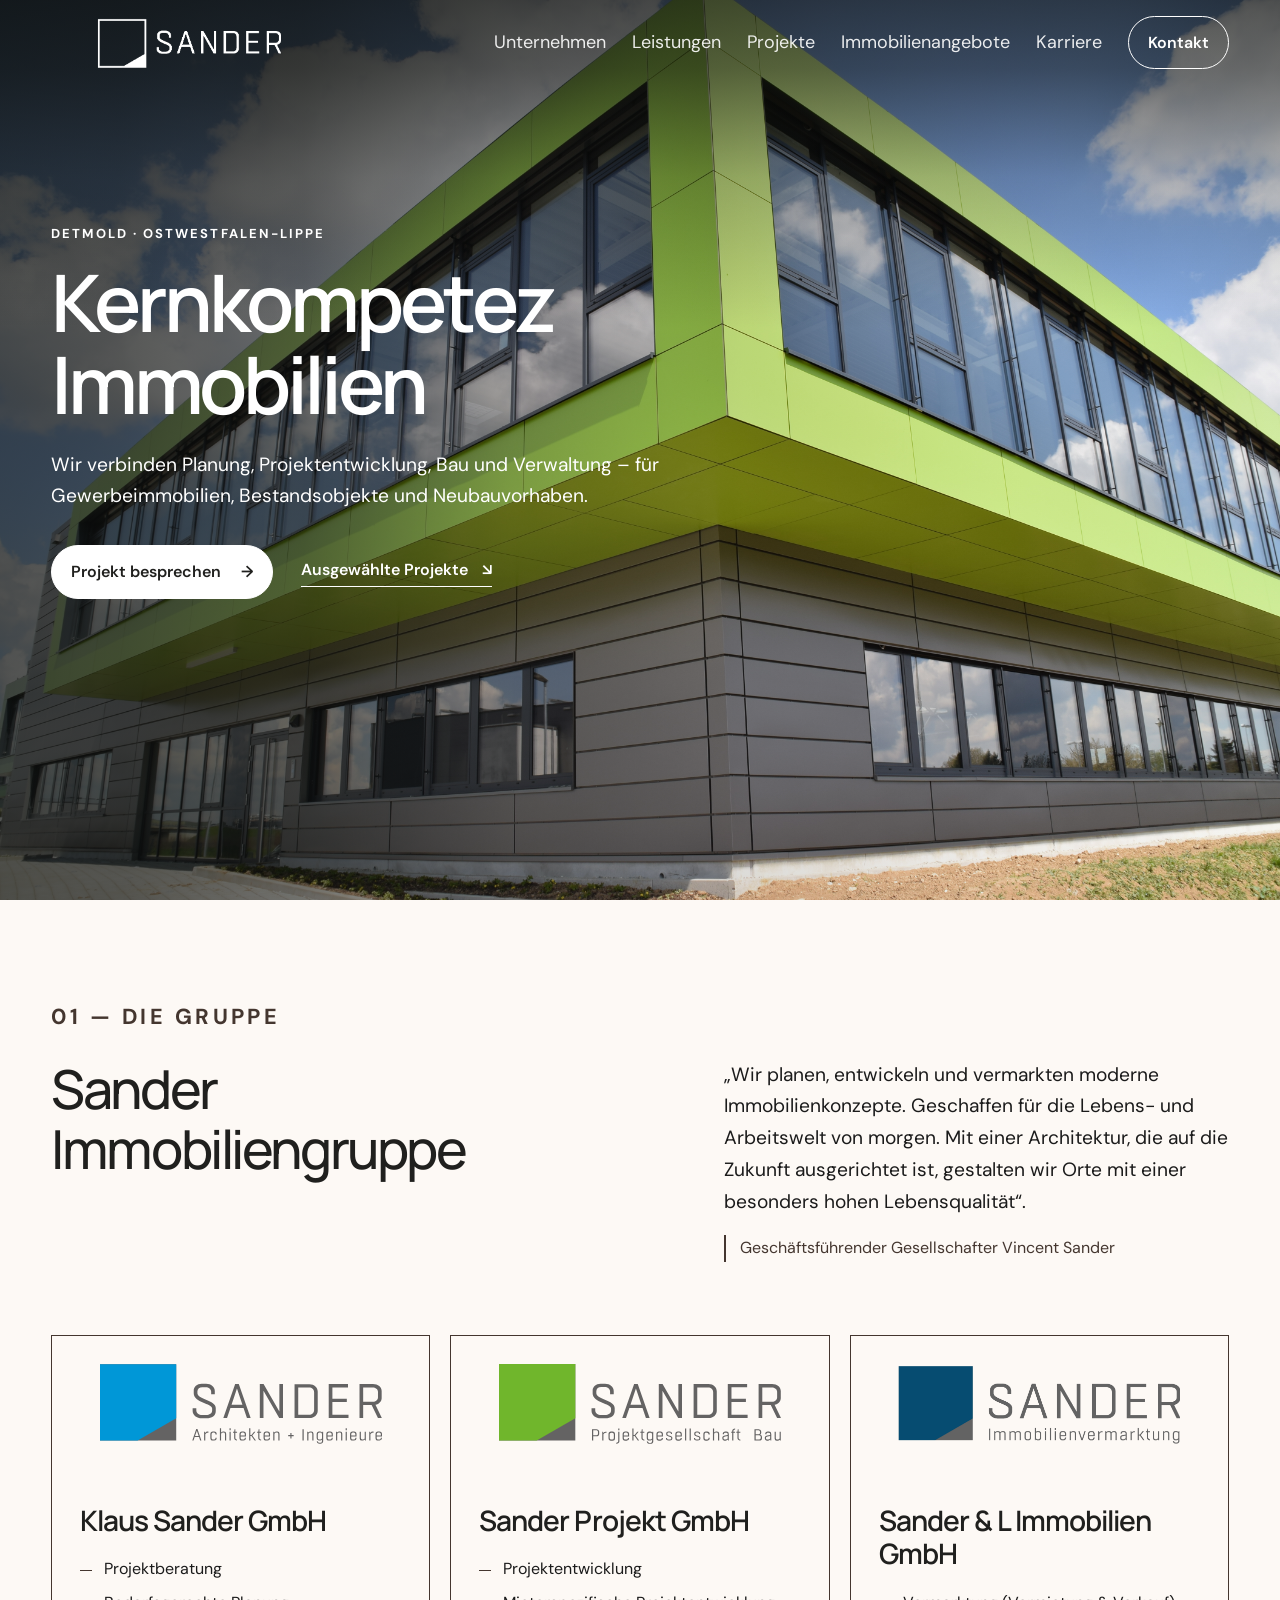
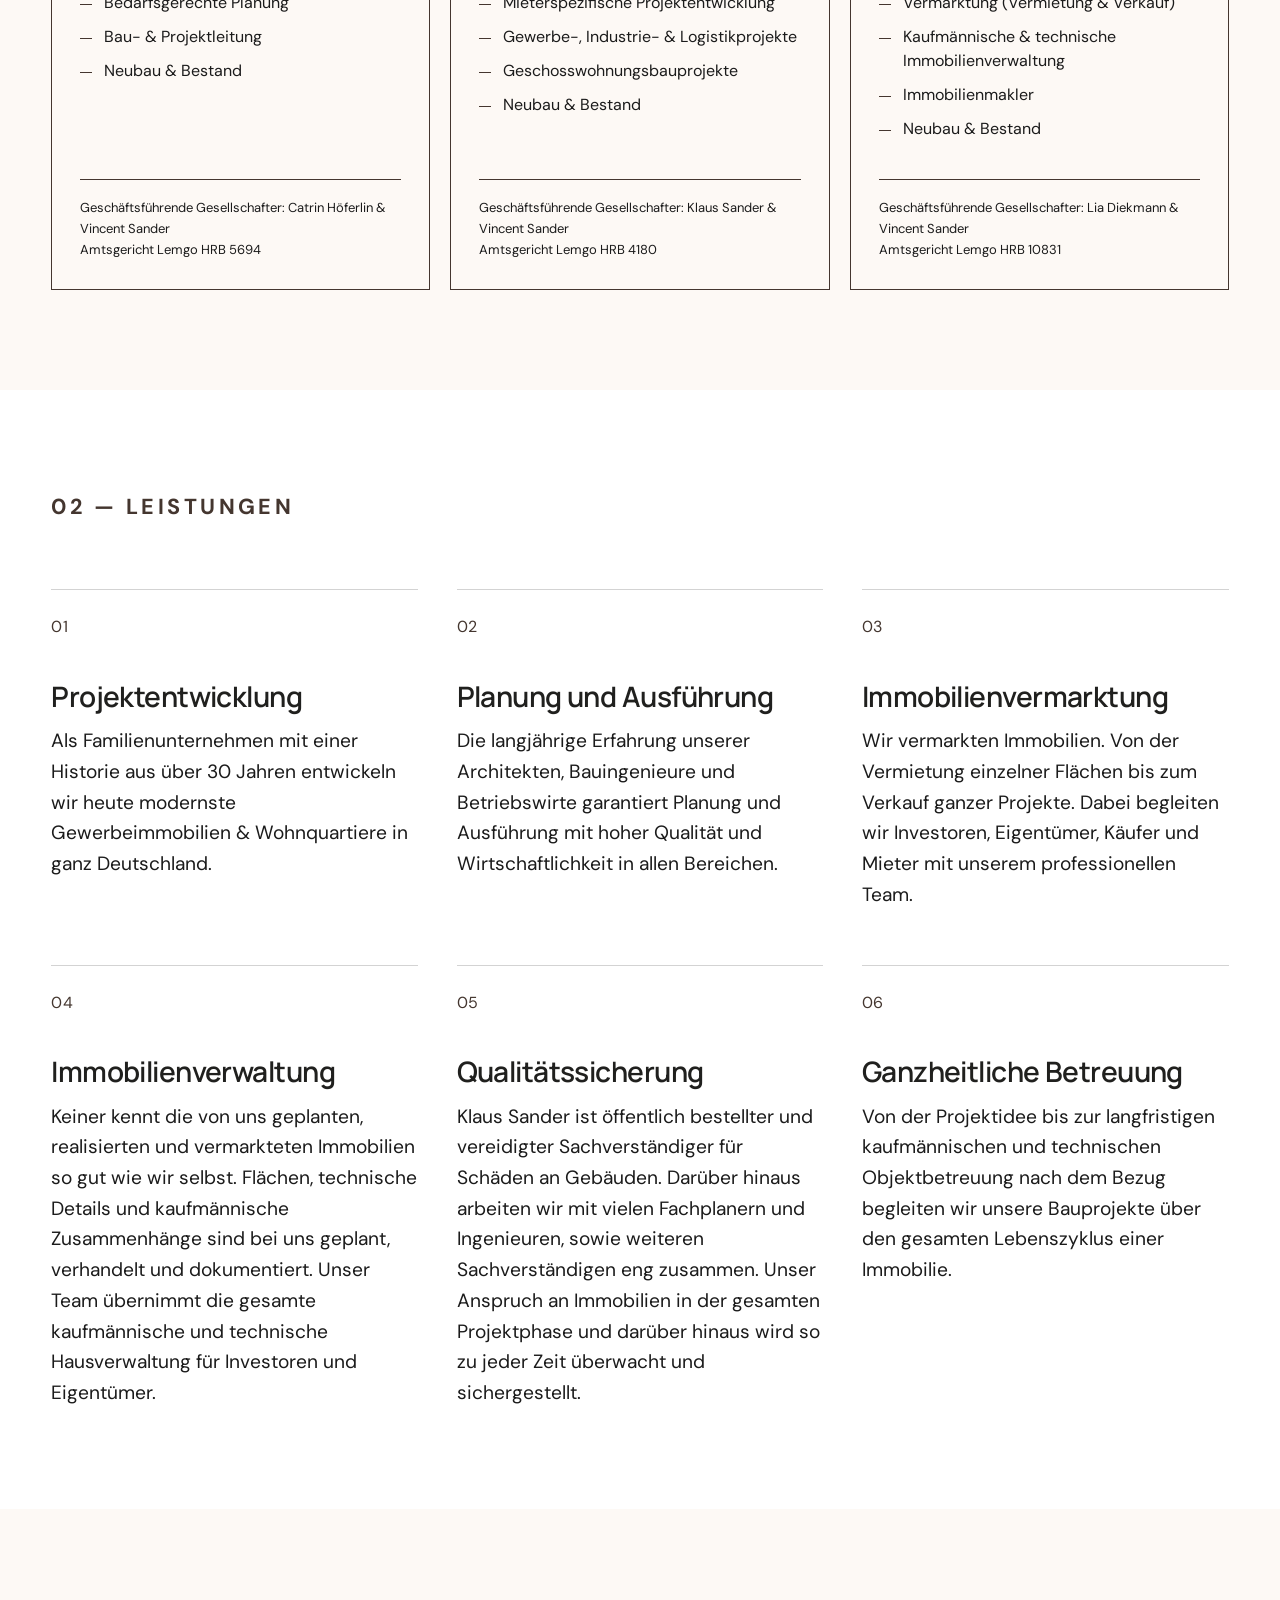
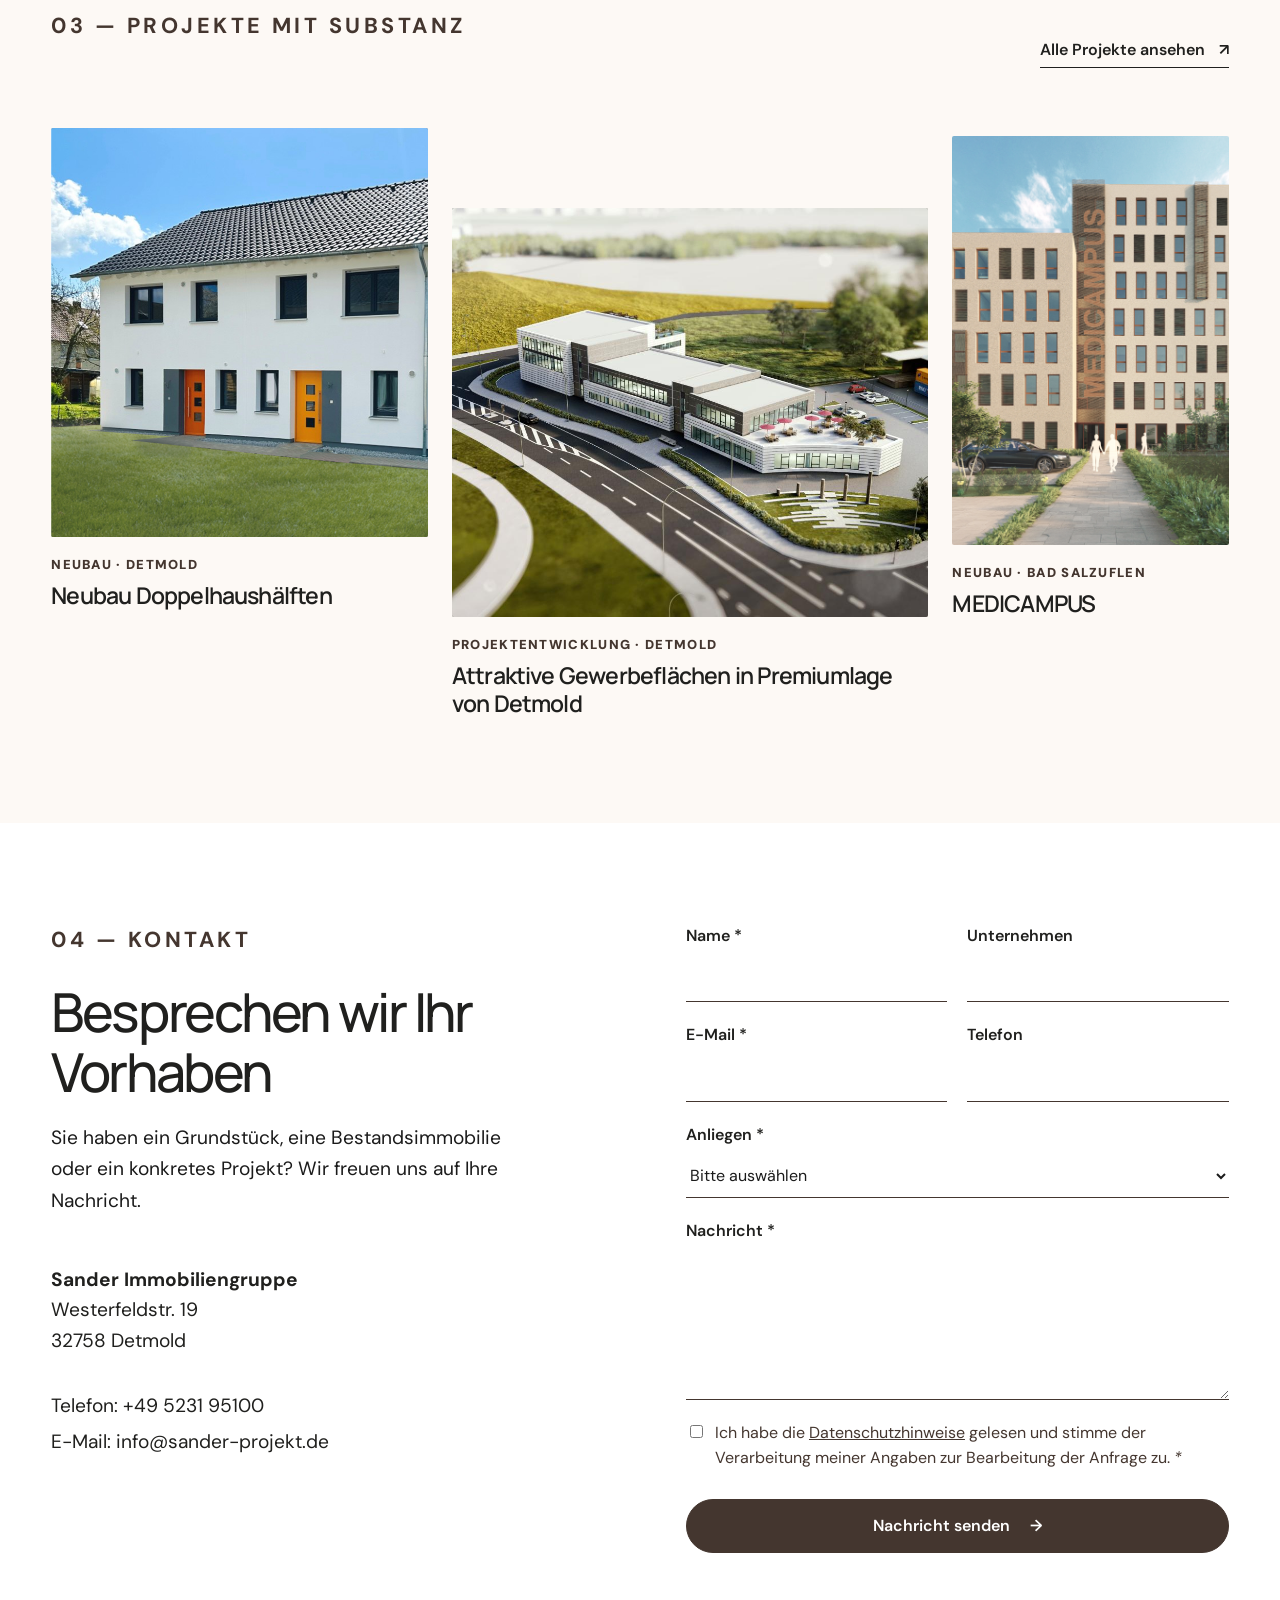
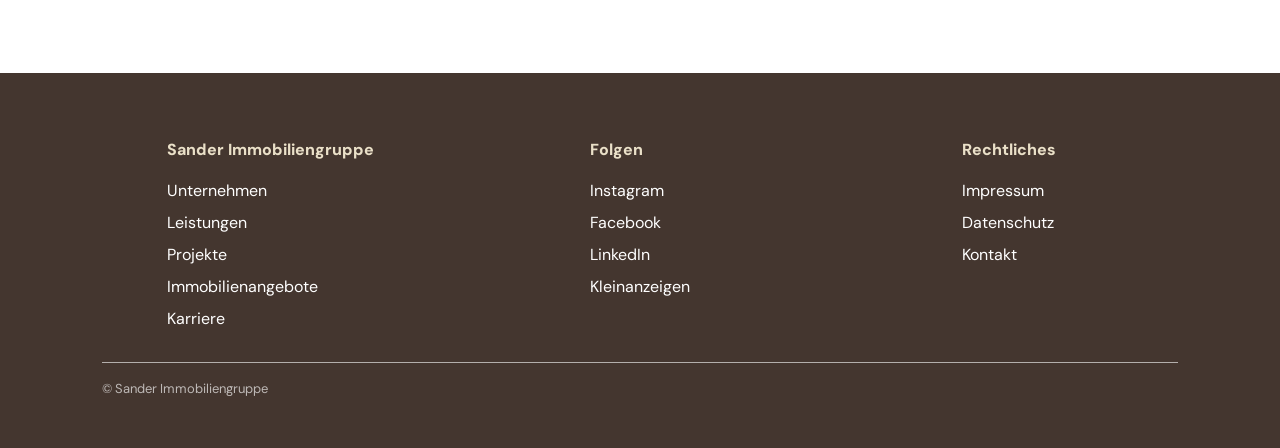
==== public/index.html @ 99d67ad9 "Version 1.1" ====
<!doctype html>
<html lang="de">
<head>
  <meta charset="utf-8">
  <meta name="viewport" content="width=device-width, initial-scale=1">

  <meta
    name="description"
    content="Sander Immobiliengruppe – Projektplanung, Entwicklung, Bau und Verwaltung aus einer Hand."
  >

  <meta
    property="og:title"
    content="Sander Immobiliengruppe | Projekte ganzheitlich entwickeln"
  >
  <meta
    property="og:description"
    content="Planung, Entwicklung, Bau und Verwaltung für Immobilienprojekte."
  >

  <title>Sander Immobiliengruppe | Projektplanung, Bau &amp; Verwaltung</title>

  <link rel="stylesheet" href="assets/css/styles.css">

  <script type="application/ld+json">
    {
      "@context": "https://schema.org",
      "@type": "Organization",
      "name": "Sander Immobiliengruppe",
      "address": {
        "@type": "PostalAddress",
        "addressLocality": "Detmold",
        "addressCountry": "DE"
      },
      "url": "https://www.sander-projekt.de"
    }
  </script>
</head>

<body>
  <a class="skip-link" href="#main-content">Zum Inhalt springen</a>

  <header class="site-header" data-header>
    <a
      class="brand"
      href="index.html"
      aria-label="Sander Immobiliengruppe – Startseite"
    >
      <img
        src="assets/images/logo_weiß.png"
        alt="Sander Immobiliengruppe"
        class="brand-logo"
    >
    </a>

    <button
      class="menu-toggle"
      type="button"
      aria-expanded="false"
      aria-controls="main-nav"
    >
      Menü <span></span>
    </button>

    <nav
      id="main-nav"
      class="main-nav"
      aria-label="Hauptnavigation"
    >
      <a href="Unternehmen/unternehmen.html">Unternehmen</a>
      <a href="Leistungen/leistungen.html">Leistungen</a>
      <a href="Projekte/projekte.html">Projekte</a>
      <a href="Immobilienangebote/immobilienangebote.html">Immobilienangebote</a>
      <a href="Karriere/karriere.html">Karriere</a>
      <a class="nav-contact" href="#kontakt">Kontakt</a>

    </nav>
  </header>

  <main id="main-content">

    <!-- Hero -->
    <section class="hero" aria-labelledby="hero-title">
      <div class="hero-media">
        <div
          class="hero-image"
          role="img"
          aria-label="Platzhalter für ein hochwertiges Bild eines Sander Immobilienprojekts"
        ></div>
      </div>

      <div class="hero-content container">
        <p class="eyebrow">Detmold · Ostwestfalen-Lippe</p>

        <h1 id="hero-title">
          Kernkompetez<br>
          Immobilien
        </h1>

        <p class="hero-copy">
          Wir verbinden Planung, Projektentwicklung, Bau und Verwaltung –
          für Gewerbeimmobilien, Bestandsobjekte und Neubauvorhaben.
        </p>

        <div class="button-row">
          <a class="button button-primary" href="#kontakt">
            Projekt besprechen <span>→</span>
          </a>

          <a class="text-link" href="#projekte">
            Ausgewählte Projekte <span>↘</span>
          </a>
        </div>
      </div>
    </section>

    <!-- Unternehmen -->
    <section id="unternehmen" class="section introduction container reveal"
    >
      <div class="section-label">01 — Die Gruppe</div>

      <div class="two-col">
        <h2>
          Sander Immobiliengruppe
        </h2>

        <div>
          <p>
            „Wir planen, entwickeln und vermarkten moderne Immobilienkonzepte. 
            Geschaffen für die Lebens- und Arbeitswelt von morgen. Mit einer 
            Architektur, die auf die Zukunft ausgerichtet ist, gestalten wir 
            Orte mit einer besonders hohen Lebensqualität“.
          </p>

          <p class="placeholder-note">
            Geschäftsführender Gesellschafter Vincent Sander
          </p>
        </div>
      </div>

      <div class="firm-cards">
        <article class="firm-card reveal">
          <img class="firm-card__logo" src="../assets/images/sander-architektur.svg" alt="Klaus Sander GmbH" loading="lazy"> 
          <h3>Klaus Sander GmbH</h3>
          <ul class="firm-list">
            <li>Projektberatung</li>
            <li>Bedarfsgerechte Planung</li>
            <li>Bau- &amp; Projektleitung</li>
            <li>Neubau &amp; Bestand</li>
          </ul>
          <p class="firm-card__legal">Geschäftsführende Gesellschafter: Catrin Höferlin &amp; Vincent Sander<br>Amtsgericht Lemgo HRB 5694</p>
        </article>
        <article class="firm-card reveal">
          <img class="firm-card__logo" src="../assets/images/sander-projekt.svg" alt="Sander Projekt GmbH" loading="lazy">
          <h3>Sander Projekt GmbH</h3>
          <ul class="firm-list">
            <li>Projektentwicklung</li>
            <li>Mieterspezifische Projektentwicklung</li>
            <li>Gewerbe-, Industrie- &amp; Logistikprojekte</li>
            <li>Geschosswohnungsbauprojekte</li>
            <li>Neubau &amp; Bestand</li>
          </ul>
          <p class="firm-card__legal">Geschäftsführende Gesellschafter: Klaus Sander &amp; Vincent Sander<br>Amtsgericht Lemgo HRB 4180</p>
        </article>
        <article class="firm-card reveal">
          <img class="firm-card__logo" src="../assets/images/sander-immobilienvermarktung.png" alt="Sander & L Immobilien GmbH" loading="lazy">
          <h3>Sander &amp; L Immobilien GmbH</h3>
          <ul class="firm-list">
            <li>Vermarktung (Vermietung &amp; Verkauf)</li>
            <li>Kaufmännische &amp; technische Immobilienverwaltung</li>
            <li>Immobilienmakler</li>
            <li>Neubau &amp; Bestand</li>
          </ul>
          <p class="firm-card__legal">Geschäftsführende Gesellschafter: Lia Diekmann &amp; Vincent Sander<br>Amtsgericht Lemgo HRB 10831</p>
        </article>
      </div>
    </section>

    <!-- Leistungen -->
    <section id="leistungen" class="section section-muted">
      <div class="container">
        <div class="section-head reveal">
          <div class="section-label">02 — Leistungen</div>
        </div>

        <div class="service-list">
          <article class="service-card reveal">
            <span>01</span>
            <h3>Projektentwicklung</h3>
            <p>
              Als Familienunternehmen mit einer Historie aus über 30 Jahren 
              entwickeln wir heute modernste Gewerbeimmobilien & Wohnquartiere in ganz Deutschland.
            </p>
          </article>

          <article class="service-card reveal">
            <span>02</span>
            <h3>Planung und Ausführung</h3>
            <p>
              Die langjährige Erfahrung unserer Architekten, Bauingenieure und Betriebswirte 
              garantiert Planung und Ausführung mit hoher Qualität und Wirtschaftlichkeit in allen Bereichen.
            </p>
          </article>

          <article class="service-card reveal">
            <span>03</span>
            <h3>Immobilienvermarktung</h3>
            <p>
              Wir vermarkten Immobilien. Von der Vermietung einzelner Flächen bis zum Verkauf ganzer Projekte. 
              Dabei begleiten wir Investoren, Eigentümer, Käufer und Mieter mit unserem professionellen Team.
            </p>
          </article>

          <article class="service-card reveal">
            <span>04</span>
            <h3>Immobilienverwaltung</h3>
            <p>
              Keiner kennt die von uns geplanten, realisierten und vermarkteten Immobilien 
              so gut wie wir selbst. Flächen, technische Details und kaufmännische Zusammenhänge 
              sind bei uns geplant, verhandelt und dokumentiert. Unser Team übernimmt die gesamte 
              kaufmännische und technische Hausverwaltung für Investoren und Eigentümer.
            </p>
          </article>

          <article class="service-card reveal">
            <span>05</span>
            <h3>Qualitätssicherung</h3>
            <p>
             Klaus Sander ist öffentlich bestellter und vereidigter Sachverständiger für Schäden an Gebäuden. 
             Darüber hinaus arbeiten wir mit vielen Fachplanern und Ingenieuren, sowie weiteren Sachverständigen 
             eng zusammen. Unser Anspruch an Immobilien in der gesamten Projektphase und darüber hinaus 
             wird so zu jeder Zeit überwacht und sichergestellt.
            </p>
          </article>

          <article class="service-card reveal">
            <span>06</span>
            <h3>Ganzheitliche Betreuung</h3>
            <p>
              Von der Projektidee bis zur langfristigen kaufmännischen und technischen Objektbetreuung 
              nach dem Bezug begleiten wir unsere Bauprojekte über den gesamten Lebenszyklus einer Immobilie.
            </p>
          </article>
        </div>
      </div>
    </section>

    <!-- Projekte -->
    <section id="projekte" class="section container">
      <div class="section-head split reveal">
        <div>
          <div class="section-label">03 — Projekte mit Substanz</div>
        </div>

        <a class="text-link" href="Projekte/projekte.html">
          Alle Projekte ansehen <span>↗</span>
        </a>
      </div>

      <div
        id="projects-grid"
        class="project-grid"
        aria-live="polite"
      ></div>

    </section>

    <!-- Kontakt -->
    <section id="kontakt" class="contact section-dark">
      <div class="container contact-grid">
        <div class="contact-copy">
          <div class="section-label">04 — Kontakt</div>

          <h2>Besprechen wir Ihr Vorhaben</h2>

          <p>
            Sie haben ein Grundstück, eine Bestandsimmobilie oder ein
            konkretes Projekt? Wir freuen uns auf Ihre Nachricht.
          </p>

          <address>
            <strong>Sander Immobiliengruppe</strong><br>
            Westerfeldstr. 19<br>
            32758 Detmold<br><br>

            <a href="tel:[HIER-TELEFON]">Telefon: +49 5231 95100</a><br>
            <a href="mailto:[HIER-E-MAIL]">E-Mail: info@sander-projekt.de</a>
          </address>
        </div>

        <form id="contact-form" class="contact-form" novalidate>
          <div class="field">
            <label for="name">
              Name <span aria-hidden="true">*</span>
            </label>
            <input
              id="name"
              name="name"
              autocomplete="name"
              required
            >
          </div>

          <div class="field">
            <label for="company">Unternehmen</label>
            <input
              id="company"
              name="company"
              autocomplete="organization"
            >
          </div>

          <div class="field">
            <label for="email">
              E-Mail <span aria-hidden="true">*</span>
            </label>
            <input
              id="email"
              name="email"
              type="email"
              autocomplete="email"
              required
            >
          </div>

          <div class="field">
            <label for="phone">Telefon</label>
            <input
              id="phone"
              name="phone"
              type="tel"
              autocomplete="tel"
            >
          </div>

          <div class="field field-full">
            <label for="subject">
              Anliegen <span aria-hidden="true">*</span>
            </label>

            <select id="subject" name="subject" required>
              <option value="">Bitte auswählen</option>
              <option>Projektanfrage</option>
              <option>Bestandsimmobilie</option>
              <option>Neubauvorhaben</option>
              <option>Karriere</option>
              <option>Sonstiges</option>
            </select>
          </div>

          <div class="field field-full">
            <label for="message">
              Nachricht <span aria-hidden="true">*</span>
            </label>
            <textarea
              id="message"
              name="message"
              rows="5"
              required
            ></textarea>
          </div>

          <label class="consent field-full">
            <input id="privacy" type="checkbox" required>
            <span>
              Ich habe die
              <a href="datenschutz.html">Datenschutzhinweise</a>
              gelesen und stimme der Verarbeitung meiner Angaben zur
              Bearbeitung der Anfrage zu. <i>*</i>
            </span>
          </label>

          <button
            class="button button-peach field-full"
            type="submit"
          >
            Nachricht senden <span>→</span>
          </button>

          <p
            class="form-status field-full"
            id="form-status"
            aria-live="polite"
          ></p>
        </form>
      </div>
    </section>
  </main>

  <!-- Footer -->
  <footer class="site-footer">
    <div class="container footer-grid">

      <div>
        <p class="footer-label">Sander Immobiliengruppe</p>
        <a id="Unternehmen" href="Unternehmen/unternehmen.html">Unternehmen</a>
        <a id="Leistungen" href="Leistungen/leistungen.html">Leistungen</a>
        <a id="Projekte" href="Projekte/projekte.html">Projekte</a>
        <a id="Immobilienagebote" href="Immobilienangebote/immobilienangebote.html">Immobilienangebote</a>
        <a id="Karriere" href="Karriere/karriere.html">Karriere</a>
      </div>

      <div>
        <p class="footer-label">Folgen</p>
        <a href="[INSTAGRAM-URL]" rel="noopener noreferrer">Instagram</a>
        <a href="[TIKTOK-URL]" rel="noopener noreferrer">Facebook</a></a>
        <a href="[TIKTOK-URL]" rel="noopener noreferrer">LinkedIn</a>
        <a href="[TIKTOK-URL]" rel="noopener noreferrer">Kleinanzeigen</a>
      </div>

      <div>
        <p class="footer-label">Rechtliches</p>
        <a id="impressum" href="impressum.html">Impressum</a>
        <a id="datenschutz" href="datenschutz.html">Datenschutz</a>
        <a id="Kontakt" href="kontakt.html">Kontakt</a>
      </div>

      <p class="copyright">
        © <span data-year></span> Sander Immobiliengruppe
      </p>
    </div>
  </footer>

  <script src="assets/js/projects-data.js"></script>
  <script src="assets/js/jobs-data.js"></script>
  <script src="assets/js/main.js"></script>
</body>
</html>
---- public/assets/css/styles.css ----
@import url(
  "https://fonts.googleapis.com/css2?family=DM+Sans:opsz,wght@9..40,400;9..40,500;9..40,600;9..40,700&family=Manrope:wght@400;500;600;700&display=swap"
);

:root {
  --bg: #fdf9f5;
  --surface: #fff;
  --text: #20201e;
  --muted: #1B1B1B;
  --line: #44362f;
  --dark: #333333;
  --dark-text: #f8f6f2;
  --peach: #44362f;
  --olive: #44362f;

  --font-display: "Manrope", Arial, sans-serif;
  --font-body: "DM Sans", Arial, sans-serif;

  --container: 1480px;
  --gutter: clamp(20px, 4vw, 56px);
  --space: clamp(52px, 10vw, 100px);
  --radius: 18px;
  --step--1: clamp(0.78rem, 0.74rem + 0.18vw, 0.9rem);

  /* Schriftgrößen – einheitlich für alle Seiten */
  --fs-hero: clamp(42px, 6.2vw, 90px);   /* Startseite: große Hero-Überschrift */
  --fs-h1: clamp(32px, 4.2vw, 60px);     /* Abschnitts- und Seitenüberschriften */
  --fs-h2: clamp(28px, 3vw, 44px);       /* Unterüberschriften großer Blöcke */
  --fs-h3: clamp(24px, 2.2vw, 32px);     /* Kartentitel (Leistungen, Stellen) */
  --fs-h4: clamp(20px, 1.8vw, 24px);     /* kleine Titel (Firmen, Projekte) */
  --fs-lead: clamp(20px, 1.7vw, 26px);   /* Einleitungstexte, Abschnitts-Label */
  --fs-body: clamp(18px, 1.5vw, 22px);   /* Fließtext */
  --fs-small: clamp(16px, 1.2vw, 18px);  /* Listen, Buttons, Formulare, Footer */
  --fs-label: 13px;                      /* Kleinschrift in Großbuchstaben */
}



/* Grundlagen */

* {
  box-sizing: border-box;
}

html {
  scroll-behavior: smooth;
}

body {
  margin: 0;
  background: var(--bg);
  color: var(--text);
  font: 400 16px/1.6 var(--font-body);
}

a {
  color: inherit;
  text-decoration: none;
}

button,
input,
select,
textarea {
  font: inherit;
}

.container {
  width: min(var(--container), calc(100% - 2 * var(--gutter)));
  margin: auto;
}

/* Accessibility */

.skip-link {
  position: fixed;
  top: 8px;
  left: 8px;
  z-index: 1000;
  padding: 10px;
  background: var(--peach);
  color: #20201e;
  transform: translateY(-150%);
}

.skip-link:focus {
  transform: none;
}

.site-header {
  position: fixed !important;
  top: 0 !important;
  right: 0 !important;
  left: 0 !important;

  z-index: 99999 !important;

  display: flex !important;
  visibility: visible !important;
  opacity: 1 !important;
  transform: translateY(0) !important;

  height: 86px;
  padding: 0 var(--gutter);

  background: transparent;
  border-bottom: 1px solid transparent;
  color: #fff;

  transition:
    background-color 0.25s ease,
    border-color 0.25s ease,
    color 0.25s ease;
}

.site-header .brand-logo {
  filter: brightness(0) invert(1);
  transition: filter 0.25s ease;
}

/* Header */

.site-header {
  position: absolute;
  inset: 0 0 auto;
  z-index: 10;

  display: flex;
  align-items: center;
  justify-content: space-between;

  height: 86px;
  padding: 0 var(--gutter);
  color: #fff;
}

.brand {
  display: flex;
  align-items: center;
  line-height: 1;
}

.brand-logo {
  display: block;
  width: 280px;
  height: auto;
  align-items: center;
}

.main-nav {
  display: flex;
  align-items: center;
  gap: 26px;

  font-size: 18px;
}

.main-nav a:not(.nav-contact) {
  opacity: 0.9;
}

.nav-contact,
.button {
  display: inline-flex;
  align-items: center;
  justify-content: center;
  gap: 20px;

  padding: 13px 19px;
  border: 1px solid currentColor;
  border-radius: 999px;

  font-size: var(--fs-small);
  font-weight: 600;
  transition: 0.25s ease;
}

.nav-contact:hover {
  background: #fff;
  color: #20201e;
}

.main-nav a:hover {
  opacity: 1;
  text-decoration: underline;
}

.menu-toggle,
.footer-consent {
  border: 0;
  background: none;
  color: inherit;
  cursor: pointer;
}

.menu-toggle {
  display: none;
}

/* Hero */

.hero {
  position: relative;

  display: grid;
  align-items: end;

  min-height: 760px;
  height: 100svh;
  overflow: hidden;

  background: #383934;
  color: #fff;
}

.hero-media,
.hero-image {
  position: absolute;
  inset: 0;
}

.hero-image {
  position: absolute;
  inset: 0;

  background-image:
    linear-gradient(
      to bottom,
      rgba(10, 12, 10, 0.70) 0,
      rgba(10, 12, 10, 0.58) 72px,
      rgba(10, 12, 10, 0.24) 180px,
      rgba(10, 12, 10, 0) 330px
    ),

    linear-gradient(
      to left,
      rgba(10, 12, 10, 0.04) 0%,
      rgba(10, 12, 10, 0.07) 22%,
      rgba(10, 12, 10, 0.14) 42%,
      rgba(10, 12, 10, 0.30) 60%,
      rgba(10, 12, 10, 0.58) 76%,
      rgba(10, 12, 10, 0.687) 90%,
      rgba(10, 12, 10, 0.707) 100%
    ),
    url("../images/Buero_gruen.jpg");

  background-size: cover;
  background-position: center;
  background-repeat: no-repeat;

  transform: scale(1.01);
}

.hero-content {
  position: relative;
  padding-bottom: clamp(68px, 10vh, 122px);
}

.eyebrow,
.section-label {
  font-size: var(--fs-label);
  font-weight: 700;
  letter-spacing: 0.16em;
  text-transform: uppercase;
}

.hero h1 {
  max-width: 900px;
  margin: 16px 0 24px;

  font: 600 var(--fs-hero) / 1.04 var(--font-display);
  letter-spacing: -0.05em;
}

.hero h1 em {
  font-weight: 400;
}

.hero-copy {
  max-width: 60ch;
  margin-bottom: 34px;

  font-size: var(--fs-body);
}

.button-row {
  display: flex;
  flex-wrap: wrap;
  align-items: center;
  gap: 28px;
}

.button-primary {
  border-color: #fff;
  background: #fff;
  color: #20201e;
}

.button:hover {
  transform: translateY(-2px);
  box-shadow: 0 8px 24px rgba(0, 0, 0, 0.12);
}

.text-link {
  display: inline-block;
  padding-bottom: 4px;
  font-size: var(--fs-small);
  border-bottom: 1px solid currentColor;
  font-weight: 600;
  transition: transform 0.25s ease;
}

.text-link span {
  margin-left: 10px;
}

.text-link:hover {
  transform: translateY(-2px);
}
.hero-index {
  position: absolute;
  right: var(--gutter);
  bottom: 35px;

  font-size: var(--fs-label);
  letter-spacing: 0.1em;
}

/* Allgemeine Bereiche */

.section {
  padding: var(--space) 0;
}

.section-label {
  margin-bottom: 24px;
  font-size: var(--fs-lead);
  color: var(--olive);
}

.two-col {
  display: grid;
  grid-template-columns: 1.1fr 1fr;
  align-items: start;
  gap: 10%;
}

.two-col h2,
.section-head h2,
.contact h2 {
  margin: 0;

  font: 500 var(--fs-h1) / 1.12 var(--font-display);
  letter-spacing: -0.045em;
}

.two-col p {
  max-width: 60ch;
  margin: 0 0 18px;

  color: var(--muted);
  font-size: var(--fs-body);
  line-height: 1.65;
}

.placeholder-note {
  padding-left: 14px;
  border-left: 2px solid var(--peach);

  color: var(--olive) !important;
  font-size: var(--fs-small) !important;
}

/* =========================================================
   FIRMEN-GRID – wachsende Karten mit Linien (aus Portfolio)
   ========================================================= */

.firm-cards {
  display: grid;
  grid-template-columns: repeat(3, 1fr);
  gap: 20px;
  margin-top: 5ch;
}

.firm-card {
  display: flex;
  flex-direction: column;
  padding: 28px;
  border: 1px solid var(--line);
  transition: 0.25s;
}

.firm-card:hover {
  background: var(--surface);
  transform: translateY(-3px);
}

.firm-card h3 {
  margin: 28px 0 20px;
  font: 600 var(--fs-h3) / 1.2 var(--font-display);
  letter-spacing: -0.035em;
}

.firm-card__logo {
  display: block;
  width: auto;
  max-width: 100%;
  height: 80px;                 
  margin: 0 0 32px;
  object-fit: contain;
  object-position: center;
}

.firm-list {
  margin: 0 0 28px;
  padding: 0;
  list-style: none;
}

.firm-list li {
  position: relative;
  padding: 0 0 10px 24px;
  color: var(--muted);
  font-size: var(--fs-small);
  line-height: 1.5;
}

.firm-list li::before {
  content: "";
  position: absolute;
  top: 0.78em;
  left: 0;
  width: 12px;
  height: 1px;
  background: var(--olive);
}

.firm-card__legal {
  margin: auto 0 0;
  padding-top: 18px;
  border-top: 1px solid var(--line);
  color: var(--muted);
  font-size: var(--fs-label);
  line-height: 1.6;
}

/* Leistungen */
.section-muted {
  padding: var(--space) 0;
  background: var(--surface);
}
.service-list {
  display: grid;
  --service-gap: clamp(24px, 3vw, 56px);
  grid-template-columns: repeat(
    auto-fit,
    minmax(min(100%, max(300px, calc((100% - 2 * var(--service-gap)) / 3 - 1px))), 1fr)
  );
  column-gap: var(--service-gap);
  row-gap: clamp(40px, 6vh, 72px);
  margin-top: 65px;
}

.service-card {
  display: flex;
  flex-direction: column;
  padding-top: 24px;
  border-top: 1.5px solid rgba(3, 3, 3, 0.173);
  transition: border-color 0.3s ease;
}

.service-card:hover {
  border-top-color: var(--peach);
}

.service-card > span {
  margin-bottom: clamp(20px, 5vh, 40px);
  color: var(--peach);
  font-size: var(--fs-small);
  letter-spacing: 0.04em;
}

.service-card h3 {
  margin: 0 0 14px;
  font: 600 var(--fs-h3) / 1.15 var(--font-display);
  letter-spacing: -0.02em;
}

.service-card p {
  max-width: 38ch;
  font-size: var(--fs-body);
  margin: 0;
  color: var(--muted);
  line-height: 1.6;
}

/* Projekte */

.split {
  display: flex;
  align-items: end;
  justify-content: space-between;
  gap: 30px;

  max-width: none;
}

.project-grid {
  display: grid;
  grid-template-columns: repeat(12, 1fr);
  gap: 24px;
  
  margin-top: 60px;
}

.project-card {
  grid-column: span 4;
}

.project-card:nth-child(2) {
  grid-column: span 5;
  margin-top: 80px;
}

.project-card:nth-child(3) {
  grid-column: span 3;
  margin-top: 8px;
}

.project-image {
  position: relative;
  overflow: hidden;
}

.project-image img {
  display: block;
  width: 100%;
  height: 100%;
  object-fit: cover;
}
.project-image {
  height: clamp(250px, 32vw, 430px);
  margin-bottom: 18px;
  border-radius: 2px;

  background: linear-gradient(135deg, #a29f94, #5c6257);
}

.project-card:nth-child(2) .project-image {
  background: linear-gradient(135deg, #555a57, #aaa390);
}

.project-card:nth-child(3) .project-image {
  background: linear-gradient(135deg, #d3c6b6, #7a7164);
}

.project-meta {
  color: var(--olive);
  font-size: var(--fs-label);
  font-weight: 900;
  letter-spacing: 0.1em;
  text-transform: uppercase;
}

.project-card h3 {
  margin: 6px 0;

  font: 600 var(--fs-h4) / 1.2 var(--font-display);
  letter-spacing: -0.035em;
}

.project-card {
  display: block;  
  align-self: start;        
  height: fit-content;                  
  color: inherit;
  text-decoration: none;
  cursor: pointer;
}

.project-card.reveal.is-visible {
  transition: transform 0.35s ease, opacity 0.6s ease;   
}

.project-card.reveal.is-visible:hover,
.project-card.reveal.is-visible:focus-visible {
  transform: scale(1.03);            
}

.project-card:focus-visible {
  outline: 2px solid var(--olive);   
  outline-offset: 6px;
}

.project-card h3 {
  transition: color 0.25s;
}

.project-card:hover h3 {
  text-decoration: underline;        
  text-underline-offset: 4px;
}

/* Kontakt */

.contact {
  padding: var(--space) 0;
  background: var(--surface);
}

.contact-grid {
  display: grid;
  grid-template-columns: 1fr 1.1fr;
  gap: 12%;
}

.contact-copy p {
  max-width: 52ch;
  color: var(--muted);
  font-size: var(--fs-body);
  line-height: 1.65;
}

.contact address {
  margin-top: 48px;
  font-size: var(--fs-body);
  color: var(--text);
  font-style: normal;
}

.contact address a {
  line-height: 1.9;
}

.contact-form {
  display: grid;
  grid-template-columns: 1fr 1fr;
  gap: 20px;
}

.field {
  display: flex;
  flex-direction: column;
  gap: 7px;
}

.field-full {
  grid-column: 1 / -1;
}

.field label,
.consent {
  font-size: var(--fs-small);
  font-weight: 600;
}

.field input,
.field select,
.field textarea {
  padding: 10px 0;
  border: 0;
  border-bottom: 1px solid var(--peach);
  border-radius: 0;
  outline: 0;

  background: transparent;
  color: var(--muted);
  font-size: var(--fs-small);
}

.field option {
  color: #20201e;
}

.field input:focus,
.field select:focus,
.field textarea:focus {
  border-color: var(--peach);
  box-shadow: 0 2px 0 var(--peach);
}

.consent {
  display: flex;
  flex-direction: row;
  align-items: flex-start;
  gap: 9px;

  color: var(--peach);
  font-weight: 400;
}

.consent input {
  margin-top: 5px;
  accent-color: var(--peach);
}

.consent a {
  text-decoration: underline;
}

.button-peach {
  margin-top: 8px;
  border-color: var(--peach);

  background: var(--peach);
  color: #ffffff;
  cursor: pointer;
}

.form-status {
  margin: 0;
  font-size: var(--fs-small);
  color: var(--peach);
}

/* Footer */

.site-footer {
  padding: 2rem 0;
  background: #44362f;
  color: var(--surface);
}

.footer-grid {
  display: grid;
  grid-template-columns: 1fr 1fr 1fr;
  justify-items: center;
  gap: 0.5rem 2rem;
  padding: 1rem var(--gutter);
}

.footer-grid .copyright {
  justify-self: stretch;
  font-size: var(--fs-label);
}
.footer-label{
  color: #eae0c8;
  font-weight: 800;
}

.site-footer p {
  font-size: var(--fs-small);
}

.site-footer a:not(.brand) {
  display: block;
  width: max-content;
  margin: 0.4rem 0;
  color: var(--surface);
  font-size: var(--fs-small);
}

.copyright {
  grid-column: 1 / -1;

  margin: 1rem 0 0;
  padding-top: 1rem;
  border-top: 1px solid color-mix(in srgb, var(--surface) 60%, transparent);

  color: color-mix(in srgb, var(--surface) 65%, transparent);
}

@media (max-width: 720px) {
  .footer-grid {
    grid-template-columns: 1fr;
    justify-items: start;
  }
}
/* Animation */

.reveal {
  opacity: 0;
  transform: translateY(18px);
  transition: opacity 0.6s ease, transform 0.6s ease;
}

.reveal.is-visible {
  opacity: 1;
  transform: none;
}

/* Tablet und Mobil */
@media (max-width: 1000px) {
  .firm-cards { grid-template-columns: 1fr }
}

@media (max-width: 800px) {
  .site-header {
    height: 72px;
  }

  .menu-toggle {
    display: flex;
    align-items: center;
    gap: 8px;
  }

  .menu-toggle span {
    display: block;
    width: 18px;
    height: 1px;
    background: currentColor;
  }

  .main-nav {
    position: absolute;
    top: 72px;
    right: 0;
    left: 0;

    display: none;
    flex-direction: column;
    align-items: flex-start;

    padding: 25px var(--gutter);
    background: #20201e;
    color: #fff;
  }

  .main-nav.is-open {
    display: flex;
  }

  .nav-contact {
    margin-top: 8px;
  }

  .hero {
    min-height: 680px;
  }

  .two-col,
  .contact-grid {
    grid-template-columns: 1fr;
    gap: 34px;
  }

  .company-grid,
  .job-grid {
    grid-template-columns: 1fr;
  }

  .company-grid {
    margin-top: 55px;
  }

  .service-card {
    grid-template-columns: 38px 1fr;
    gap: 14px;
  }

  .service-card p,
  .service-card a {
    grid-column: 2;
  }

  .project-grid {
    grid-template-columns: 1fr;
    gap: 36px;
  }

  .project-card,
  .project-card:nth-child(2),
  .project-card:nth-child(3) {
    grid-column: auto;
    margin-top: 0;
  }

  .project-image {
    height: 65vw;
  }

  .process-grid {
    grid-template-columns: 1fr 1fr;
  }

  .contact-form {
    margin-top: 16px;
  }

  .footer-grid {
    grid-template-columns: 1fr;
  }

  .footer-grid small {
    grid-column: auto;
    margin-top: 10px;
  }
}

@media (max-width: 480px) {
  .hero h1 {
    font-size: 43px;
  }

  .process-grid,
  .contact-form {
    grid-template-columns: 1fr;
  }

  .field-full {
    grid-column: auto;
  }
}

@media (prefers-reduced-motion: reduce) {
  html {
    scroll-behavior: auto;
  }

  .reveal {
    opacity: 1;
    transform: none;
    transition: none;
  }

  * {
    transition: none !important;
  }
}

@media (max-width: 720px) {
  .footer-grid {
    grid-template-columns: 1fr;
  }
}

/* Tablet und Smartphone: Karten untereinander, Linien dauerhaft sichtbar */
@media (max-width: 900px) {
  .company-grid {
    flex-direction: column;
    margin-top: 60px;
  }

  .company-grid article {
    padding: 28px 24px;
    transition: none;
  }
  .company-grid article,
  .company-grid article:last-child {
    border-left: 0;
    border-right: 0;
  }
  .company-grid article:hover,
  .company-grid article:focus-within {
    flex-grow: 1;
  }

  .company-grid article::before,
  .company-grid article::after {
    opacity: 1;
    transform: scaleX(1);
  }
}

/* Touch-Geräte ohne Hover: Linien dauerhaft sichtbar */
@media (hover: none) {
  .company-grid article::before,
  .company-grid article::after {
    opacity: 1;
    transform: scaleX(1);
  }
  .project-card.reveal.is-visible:hover { transform: none; }
}

/* NEU: Tablet – Burger-Menü mit kleinem Dropdown, Kontakt-Button entfällt */
@media (max-width: 1100px) {
  .menu-toggle {
    display: flex;
    align-items: center;
    gap: 12px;
  }

  .menu-toggle span {
    display: block;
    width: 22px;
    height: 2px;
    background: currentColor;
    box-shadow: 0 -7px 0 currentColor, 0 7px 0 currentColor;
  }

  .menu-toggle span + span {
    display: none;
  }

  .main-nav {
    position: absolute;
    top: calc(100% + 6px);
    right: var(--gutter);
    left: auto;

    display: none;
    flex-direction: column;
    align-items: stretch;
    gap: 0;

    min-width: 220px;
    padding: 10px 0;
    border-radius: 12px;
    background: #20201e;
    color: #fff;
    box-shadow: 0 12px 32px rgba(0, 0, 0, 0.25);
  }

  .main-nav.is-open {
    display: flex;
  }

  .main-nav a {
    padding: 10px 24px;
  }

  .main-nav .nav-contact {
    display: none;
  }
}

/* Bewegung reduzieren */
@media (prefers-reduced-motion: reduce) {
  .company-grid article,
  .company-grid article::before,
  .company-grid article::after {
    transition: none;
  }
}
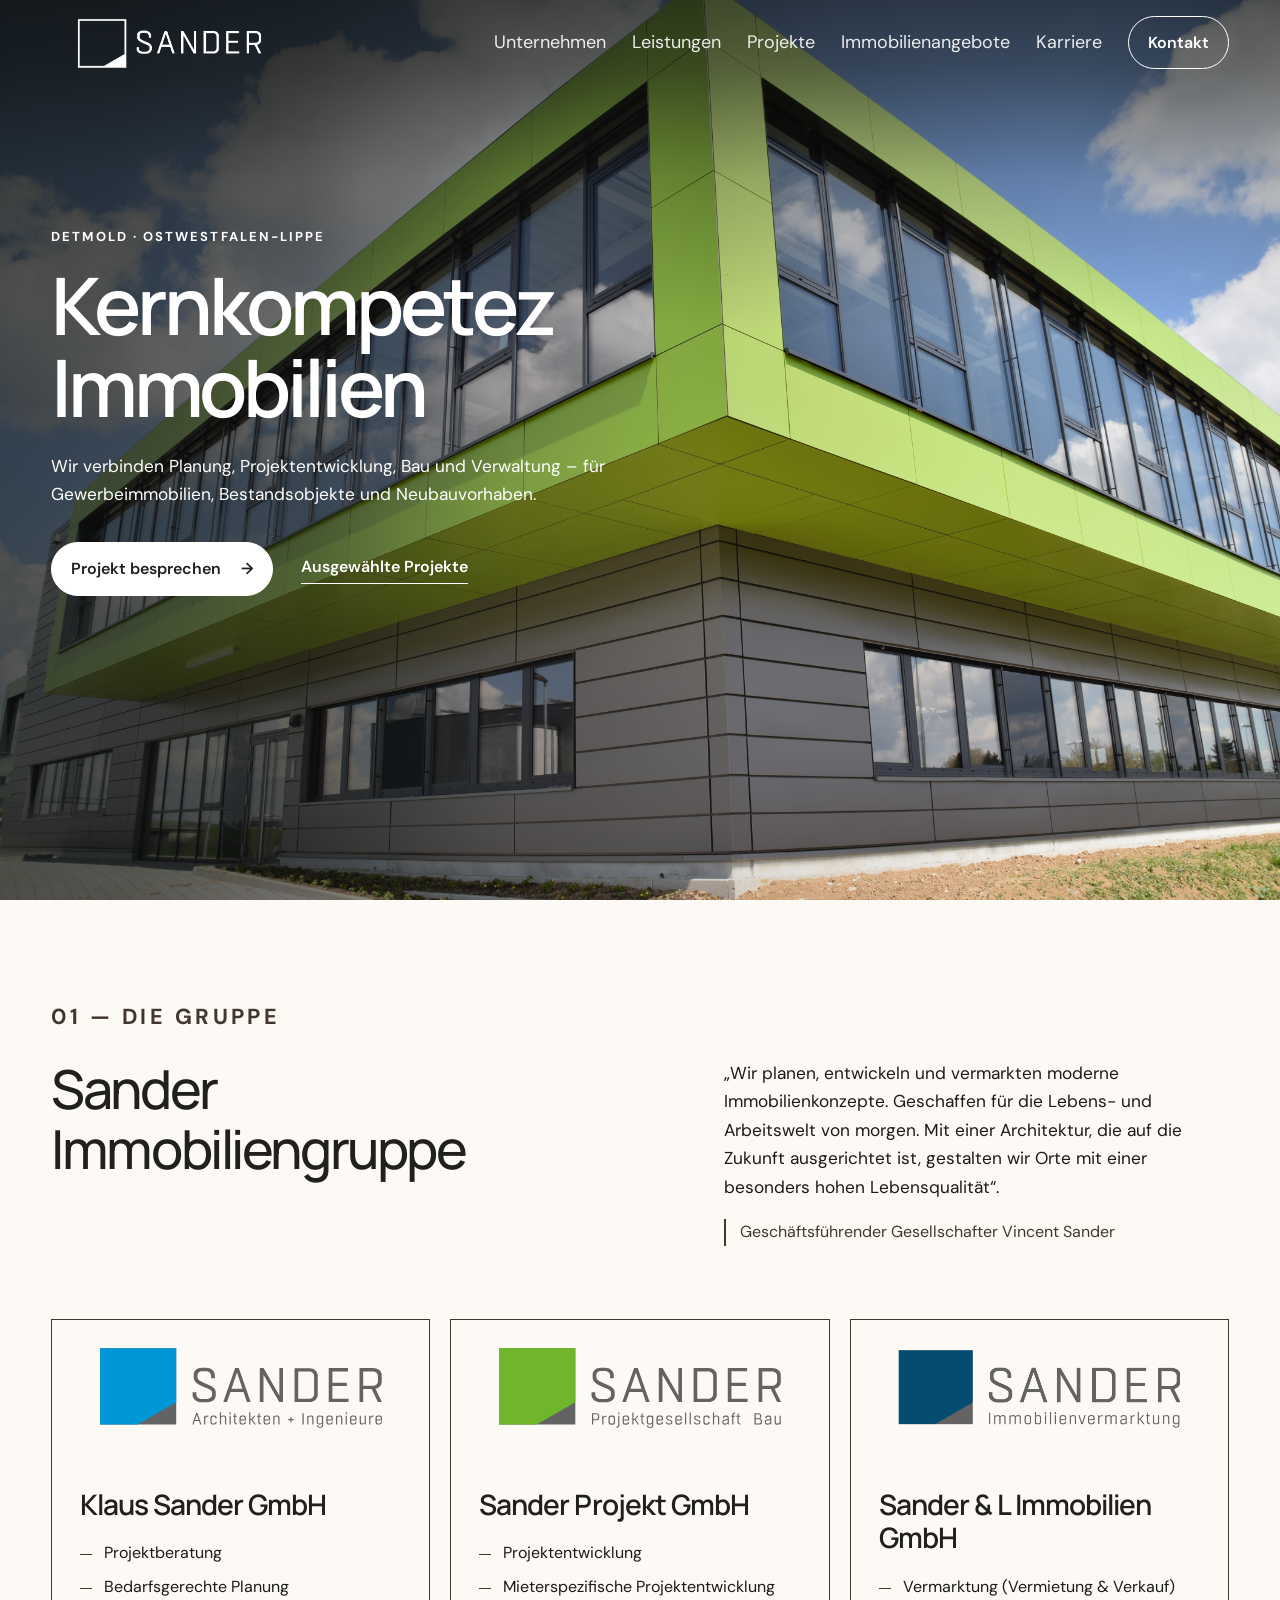
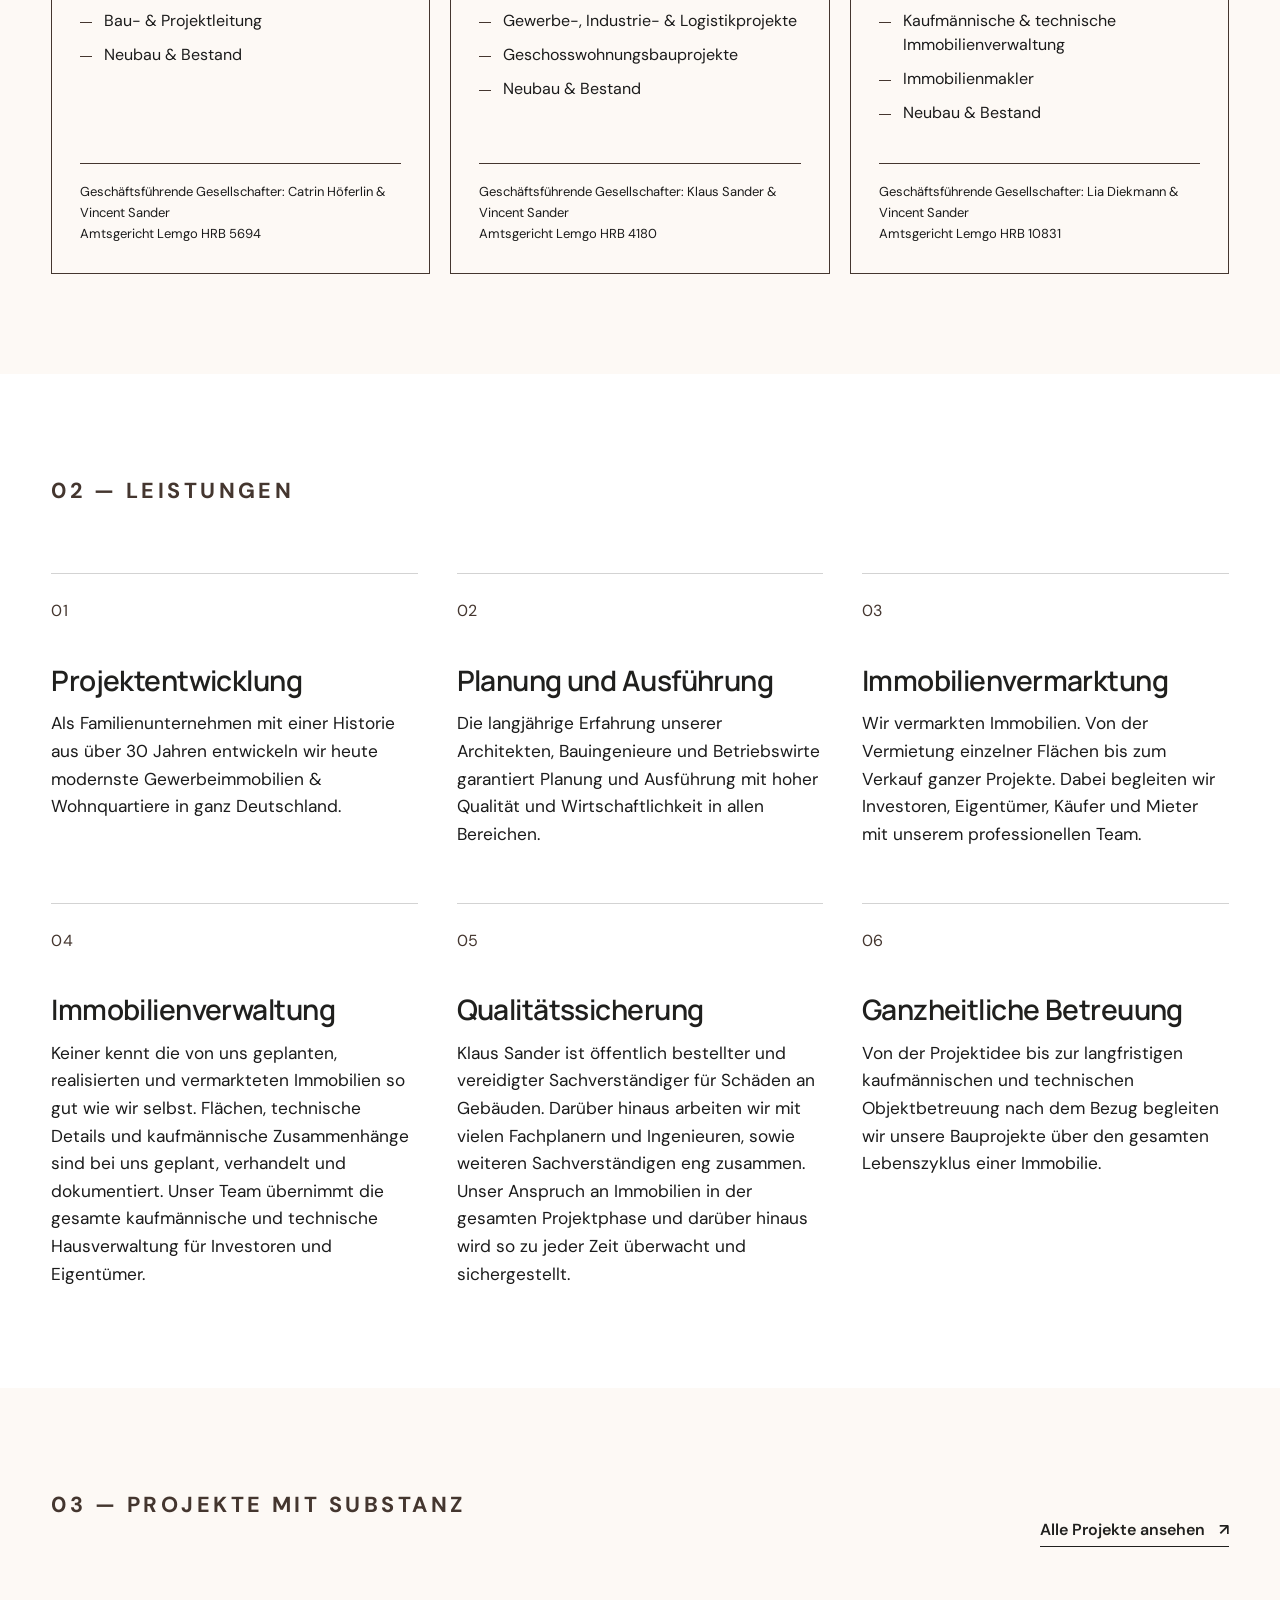
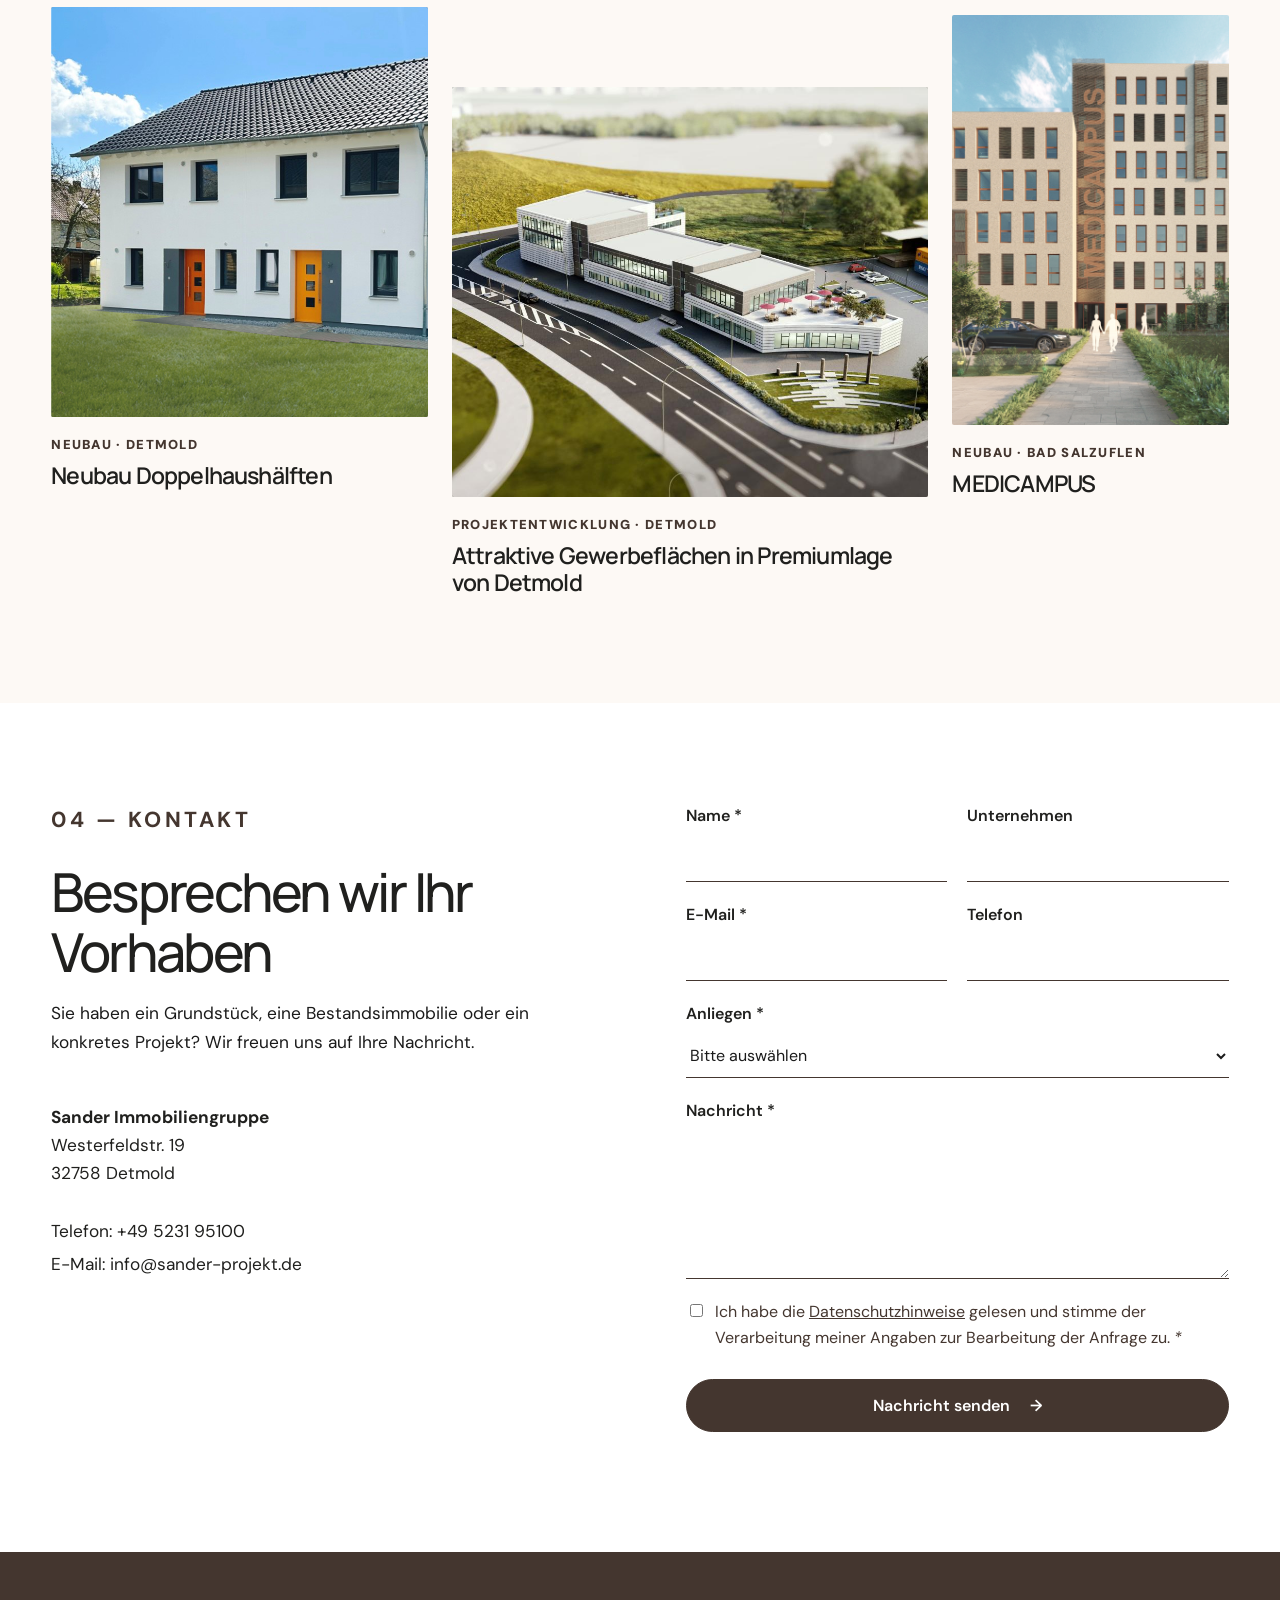
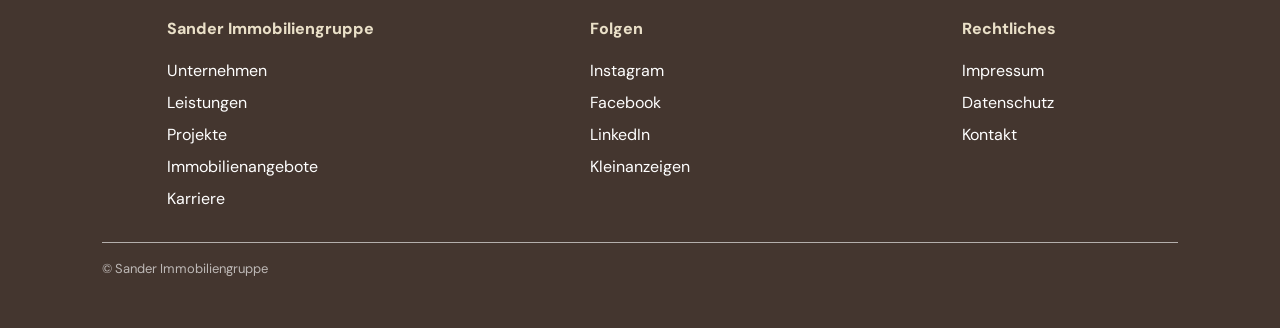
==== commit 28fc168e: "Version 1.2.3" ====
--- a/public/index.html
+++ b/public/index.html
@@ -108,8 +108,7 @@
           </a>
 
           <a class="text-link" href="#projekte">
-            Ausgewählte Projekte <span>↘</span>
-          </a>
+            Ausgewählte Projekte</a>
         </div>
       </div>
     </section>
--- a/public/assets/css/styles.css
+++ b/public/assets/css/styles.css
@@ -1,6 +1,13 @@
+/* styles.css – bereinigt und neu strukturiert
+   Aufbau: 1 Variablen · 2 Grundlagen · 3 Header · 4 Buttons · 5 Hero · 6 Bereiche
+           7 Firmen · 8 Leistungen · 9 Projekte · 10 Kontakt · 11 Footer · 12 Animation
+           13 Responsive (große → kleine Breite) · 14 Bewegung reduzieren */
+
 @import url(
   "https://fonts.googleapis.com/css2?family=DM+Sans:opsz,wght@9..40,400;9..40,500;9..40,600;9..40,700&family=Manrope:wght@400;500;600;700&display=swap"
 );
+
+/* ---------- 1. Variablen ---------- */
 
 :root {
   --bg: #fdf9f5;
@@ -17,7 +24,9 @@
   --font-body: "DM Sans", Arial, sans-serif;
 
   --container: 1480px;
-  --gutter: clamp(20px, 4vw, 56px);
+  --gutter: clamp(30px, 4vw, 56px);
+  --header-pad: var(--gutter);              /* NEU: Seitenabstand des Headers (mobil enger) */
+  --logo-offset: 20px; 
   --space: clamp(52px, 10vw, 100px);
   --radius: 18px;
   --step--1: clamp(0.78rem, 0.74rem + 0.18vw, 0.9rem);
@@ -29,14 +38,12 @@
   --fs-h3: clamp(24px, 2.2vw, 32px);     /* Kartentitel (Leistungen, Stellen) */
   --fs-h4: clamp(20px, 1.8vw, 24px);     /* kleine Titel (Firmen, Projekte) */
   --fs-lead: clamp(20px, 1.7vw, 26px);   /* Einleitungstexte, Abschnitts-Label */
-  --fs-body: clamp(18px, 1.5vw, 22px);   /* Fließtext */
+  --fs-body: clamp(16px, 1.35vw, 19px);  /* Fließtext */
   --fs-small: clamp(16px, 1.2vw, 18px);  /* Listen, Buttons, Formulare, Footer */
   --fs-label: 13px;                      /* Kleinschrift in Großbuchstaben */
 }
 
-
-
-/* Grundlagen */
+/* ---------- 2. Grundlagen ---------- */
 
 * {
   box-sizing: border-box;
@@ -69,8 +76,6 @@
   width: min(var(--container), calc(100% - 2 * var(--gutter)));
   margin: auto;
 }
-
-/* Accessibility */
 
 .skip-link {
   position: fixed;
@@ -87,12 +92,13 @@
   transform: none;
 }
 
+/* ---------- 3. Header ---------- */
+
 .site-header {
   position: fixed !important;
   top: 0 !important;
   right: 0 !important;
   left: 0 !important;
-
   z-index: 99999 !important;
 
   display: flex !important;
@@ -100,8 +106,11 @@
   opacity: 1 !important;
   transform: translateY(0) !important;
 
+  align-items: center;
+  justify-content: space-between;
+
   height: 86px;
-  padding: 0 var(--gutter);
+  padding: 0 var(--header-pad);
 
   background: transparent;
   border-bottom: 1px solid transparent;
@@ -113,51 +122,55 @@
     color 0.25s ease;
 }
 
+.brand {
+  display: flex;
+  align-items: center;
+  min-width: 0;                              /* NEU: Logo darf schrumpfen */
+  margin-left: calc(-1 * var(--logo-offset));   /* NEU: zieht das Logo nach links */
+  line-height: 1;
+}
+
+.brand-logo {
+  display: block;
+  width: clamp(150px, 48vw, 280px);          /* GEÄNDERT: wird auf Handys kleiner (war 280px) */
+  max-width: 100%;
+  height: auto;
+}
+
 .site-header .brand-logo {
   filter: brightness(0) invert(1);
   transition: filter 0.25s ease;
-}
-
-/* Header */
-
-.site-header {
-  position: absolute;
-  inset: 0 0 auto;
-  z-index: 10;
-
-  display: flex;
-  align-items: center;
-  justify-content: space-between;
-
-  height: 86px;
-  padding: 0 var(--gutter);
-  color: #fff;
-}
-
-.brand {
-  display: flex;
-  align-items: center;
-  line-height: 1;
-}
-
-.brand-logo {
-  display: block;
-  width: 280px;
-  height: auto;
-  align-items: center;
 }
 
 .main-nav {
   display: flex;
   align-items: center;
   gap: 26px;
-
   font-size: 18px;
 }
 
 .main-nav a:not(.nav-contact) {
   opacity: 0.9;
 }
+
+.main-nav a:hover {
+  opacity: 1;
+  text-decoration: underline;
+}
+
+.menu-toggle,
+.footer-consent {
+  border: 0;
+  background: none;
+  color: inherit;
+  cursor: pointer;
+}
+
+.menu-toggle {
+  display: none;
+}
+
+/* ---------- 4. Buttons und Links ---------- */
 
 .nav-contact,
 .button {
@@ -180,24 +193,57 @@
   color: #20201e;
 }
 
-.main-nav a:hover {
-  opacity: 1;
-  text-decoration: underline;
-}
-
-.menu-toggle,
-.footer-consent {
-  border: 0;
-  background: none;
-  color: inherit;
+.button-primary {
+  border-color: #fff;
+  background: #fff;
+  color: #20201e;
+}
+
+.button-peach {
+  margin-top: 8px;
+  border-color: var(--peach);
+  background: var(--peach);
+  color: #fff;
   cursor: pointer;
 }
 
-.menu-toggle {
-  display: none;
-}
-
-/* Hero */
+.button:hover {
+  transform: translateY(-2px);
+  box-shadow: 0 8px 24px rgba(0, 0, 0, 0.12);
+}
+
+.button-row {
+  display: flex;
+  flex-wrap: wrap;
+  align-items: center;
+  gap: 28px;
+}
+
+.text-link {
+  display: inline-block;
+  padding-bottom: 4px;
+  border-bottom: 1px solid currentColor;
+  font-size: var(--fs-small);
+  font-weight: 600;
+  transition: transform 0.25s ease;
+}
+
+.text-link:hover {
+  transform: translateY(-2px);
+}
+
+.text-link span {
+  margin-left: 10px;
+}
+
+/* NEU: Pfeile (→ ↘) nie als Emoji darstellen */
+.button span,
+.text-link span,
+.hero-index {
+  font-variant-emoji: text;
+}
+
+/* ---------- 5. Hero ---------- */
 
 .hero {
   position: relative;
@@ -220,9 +266,6 @@
 }
 
 .hero-image {
-  position: absolute;
-  inset: 0;
-
   background-image:
     linear-gradient(
       to bottom,
@@ -231,7 +274,6 @@
       rgba(10, 12, 10, 0.24) 180px,
       rgba(10, 12, 10, 0) 330px
     ),
-
     linear-gradient(
       to left,
       rgba(10, 12, 10, 0.04) 0%,
@@ -256,6 +298,37 @@
   padding-bottom: clamp(68px, 10vh, 122px);
 }
 
+.hero h1 {
+  max-width: 900px;
+  margin: 16px 0 24px;
+  font: 600 var(--fs-hero) / 1.04 var(--font-display);
+  letter-spacing: -0.05em;
+}
+
+.hero h1 em {
+  font-weight: 400;
+}
+
+.hero-copy {
+  max-width: 60ch;
+  margin-bottom: 34px;
+  font-size: var(--fs-body);
+}
+
+.hero-index {
+  position: absolute;
+  right: var(--gutter);
+  bottom: 35px;
+  font-size: var(--fs-label);
+  letter-spacing: 0.1em;
+}
+
+/* ---------- 6. Allgemeine Bereiche ---------- */
+
+.section {
+  padding: var(--space) 0;
+}
+
 .eyebrow,
 .section-label {
   font-size: var(--fs-label);
@@ -264,74 +337,6 @@
   text-transform: uppercase;
 }
 
-.hero h1 {
-  max-width: 900px;
-  margin: 16px 0 24px;
-
-  font: 600 var(--fs-hero) / 1.04 var(--font-display);
-  letter-spacing: -0.05em;
-}
-
-.hero h1 em {
-  font-weight: 400;
-}
-
-.hero-copy {
-  max-width: 60ch;
-  margin-bottom: 34px;
-
-  font-size: var(--fs-body);
-}
-
-.button-row {
-  display: flex;
-  flex-wrap: wrap;
-  align-items: center;
-  gap: 28px;
-}
-
-.button-primary {
-  border-color: #fff;
-  background: #fff;
-  color: #20201e;
-}
-
-.button:hover {
-  transform: translateY(-2px);
-  box-shadow: 0 8px 24px rgba(0, 0, 0, 0.12);
-}
-
-.text-link {
-  display: inline-block;
-  padding-bottom: 4px;
-  font-size: var(--fs-small);
-  border-bottom: 1px solid currentColor;
-  font-weight: 600;
-  transition: transform 0.25s ease;
-}
-
-.text-link span {
-  margin-left: 10px;
-}
-
-.text-link:hover {
-  transform: translateY(-2px);
-}
-.hero-index {
-  position: absolute;
-  right: var(--gutter);
-  bottom: 35px;
-
-  font-size: var(--fs-label);
-  letter-spacing: 0.1em;
-}
-
-/* Allgemeine Bereiche */
-
-.section {
-  padding: var(--space) 0;
-}
-
 .section-label {
   margin-bottom: 24px;
   font-size: var(--fs-lead);
@@ -349,7 +354,6 @@
 .section-head h2,
 .contact h2 {
   margin: 0;
-
   font: 500 var(--fs-h1) / 1.12 var(--font-display);
   letter-spacing: -0.045em;
 }
@@ -357,7 +361,6 @@
 .two-col p {
   max-width: 60ch;
   margin: 0 0 18px;
-
   color: var(--muted);
   font-size: var(--fs-body);
   line-height: 1.65;
@@ -366,14 +369,19 @@
 .placeholder-note {
   padding-left: 14px;
   border-left: 2px solid var(--peach);
-
   color: var(--olive) !important;
   font-size: var(--fs-small) !important;
 }
 
-/* =========================================================
-   FIRMEN-GRID – wachsende Karten mit Linien (aus Portfolio)
-   ========================================================= */
+.split {
+  display: flex;
+  align-items: end;
+  justify-content: space-between;
+  gap: 30px;
+  max-width: none;
+}
+
+/* ---------- 7. Firmen-Karten ---------- */
 
 .firm-cards {
   display: grid;
@@ -405,7 +413,7 @@
   display: block;
   width: auto;
   max-width: 100%;
-  height: 80px;                 
+  height: 80px;
   margin: 0 0 32px;
   object-fit: contain;
   object-position: center;
@@ -444,14 +452,17 @@
   line-height: 1.6;
 }
 
-/* Leistungen */
+/* ---------- 8. Leistungen ---------- */
+
 .section-muted {
   padding: var(--space) 0;
   background: var(--surface);
 }
+
 .service-list {
+  --service-gap: clamp(24px, 3vw, 56px);
+
   display: grid;
-  --service-gap: clamp(24px, 3vw, 56px);
   grid-template-columns: repeat(
     auto-fit,
     minmax(min(100%, max(300px, calc((100% - 2 * var(--service-gap)) / 3 - 1px))), 1fr)
@@ -488,33 +499,29 @@
 
 .service-card p {
   max-width: 38ch;
-  font-size: var(--fs-body);
   margin: 0;
   color: var(--muted);
+  font-size: var(--fs-body);
   line-height: 1.6;
 }
 
-/* Projekte */
-
-.split {
-  display: flex;
-  align-items: end;
-  justify-content: space-between;
-  gap: 30px;
-
-  max-width: none;
-}
+/* ---------- 9. Projekte ---------- */
 
 .project-grid {
   display: grid;
   grid-template-columns: repeat(12, 1fr);
   gap: 24px;
-  
   margin-top: 60px;
 }
 
 .project-card {
   grid-column: span 4;
+  display: block;
+  align-self: start;
+  height: fit-content;
+  color: inherit;
+  text-decoration: none;
+  cursor: pointer;
 }
 
 .project-card:nth-child(2) {
@@ -527,9 +534,39 @@
   margin-top: 8px;
 }
 
+.project-card.reveal.is-visible {
+  transition: transform 0.35s ease, opacity 0.6s ease;
+}
+
+.project-card.reveal.is-visible:hover,
+.project-card.reveal.is-visible:focus-visible {
+  transform: scale(1.03);
+}
+
+.project-card:focus-visible {
+  outline: 2px solid var(--olive);
+  outline-offset: 6px;
+}
+
+.project-card h3 {
+  margin: 6px 0;
+  font: 600 var(--fs-h4) / 1.2 var(--font-display);
+  letter-spacing: -0.035em;
+  transition: color 0.25s;
+}
+
+.project-card:hover h3 {
+  text-decoration: underline;
+  text-underline-offset: 4px;
+}
+
 .project-image {
   position: relative;
+  height: clamp(250px, 32vw, 430px);
+  margin-bottom: 18px;
   overflow: hidden;
+  border-radius: 2px;
+  background: linear-gradient(135deg, #a29f94, #5c6257);
 }
 
 .project-image img {
@@ -537,13 +574,6 @@
   width: 100%;
   height: 100%;
   object-fit: cover;
-}
-.project-image {
-  height: clamp(250px, 32vw, 430px);
-  margin-bottom: 18px;
-  border-radius: 2px;
-
-  background: linear-gradient(135deg, #a29f94, #5c6257);
 }
 
 .project-card:nth-child(2) .project-image {
@@ -562,46 +592,7 @@
   text-transform: uppercase;
 }
 
-.project-card h3 {
-  margin: 6px 0;
-
-  font: 600 var(--fs-h4) / 1.2 var(--font-display);
-  letter-spacing: -0.035em;
-}
-
-.project-card {
-  display: block;  
-  align-self: start;        
-  height: fit-content;                  
-  color: inherit;
-  text-decoration: none;
-  cursor: pointer;
-}
-
-.project-card.reveal.is-visible {
-  transition: transform 0.35s ease, opacity 0.6s ease;   
-}
-
-.project-card.reveal.is-visible:hover,
-.project-card.reveal.is-visible:focus-visible {
-  transform: scale(1.03);            
-}
-
-.project-card:focus-visible {
-  outline: 2px solid var(--olive);   
-  outline-offset: 6px;
-}
-
-.project-card h3 {
-  transition: color 0.25s;
-}
-
-.project-card:hover h3 {
-  text-decoration: underline;        
-  text-underline-offset: 4px;
-}
-
-/* Kontakt */
+/* ---------- 10. Kontakt ---------- */
 
 .contact {
   padding: var(--space) 0;
@@ -623,8 +614,8 @@
 
 .contact address {
   margin-top: 48px;
+  color: var(--text);
   font-size: var(--fs-body);
-  color: var(--text);
   font-style: normal;
 }
 
@@ -662,7 +653,6 @@
   border-bottom: 1px solid var(--peach);
   border-radius: 0;
   outline: 0;
-
   background: transparent;
   color: var(--muted);
   font-size: var(--fs-small);
@@ -684,7 +674,6 @@
   flex-direction: row;
   align-items: flex-start;
   gap: 9px;
-
   color: var(--peach);
   font-weight: 400;
 }
@@ -698,27 +687,30 @@
   text-decoration: underline;
 }
 
-.button-peach {
-  margin-top: 8px;
-  border-color: var(--peach);
-
-  background: var(--peach);
-  color: #ffffff;
-  cursor: pointer;
-}
-
 .form-status {
   margin: 0;
+  color: var(--peach);
   font-size: var(--fs-small);
-  color: var(--peach);
-}
-
-/* Footer */
+}
+
+/* ---------- 11. Footer ---------- */
 
 .site-footer {
   padding: 2rem 0;
   background: #44362f;
   color: var(--surface);
+}
+
+.site-footer p {
+  font-size: var(--fs-small);
+}
+
+.site-footer a:not(.brand) {
+  display: block;
+  width: max-content;
+  margin: 0.4rem 0;
+  color: var(--surface);
+  font-size: var(--fs-small);
 }
 
 .footer-grid {
@@ -729,44 +721,25 @@
   padding: 1rem var(--gutter);
 }
 
+.footer-label {
+  color: #eae0c8;
+  font-weight: 800;
+}
+
+.copyright {
+  grid-column: 1 / -1;
+  margin: 1rem 0 0;
+  padding-top: 1rem;
+  border-top: 1px solid color-mix(in srgb, var(--surface) 60%, transparent);
+  color: color-mix(in srgb, var(--surface) 65%, transparent);
+}
+
 .footer-grid .copyright {
   justify-self: stretch;
   font-size: var(--fs-label);
 }
-.footer-label{
-  color: #eae0c8;
-  font-weight: 800;
-}
-
-.site-footer p {
-  font-size: var(--fs-small);
-}
-
-.site-footer a:not(.brand) {
-  display: block;
-  width: max-content;
-  margin: 0.4rem 0;
-  color: var(--surface);
-  font-size: var(--fs-small);
-}
-
-.copyright {
-  grid-column: 1 / -1;
-
-  margin: 1rem 0 0;
-  padding-top: 1rem;
-  border-top: 1px solid color-mix(in srgb, var(--surface) 60%, transparent);
-
-  color: color-mix(in srgb, var(--surface) 65%, transparent);
-}
-
-@media (max-width: 720px) {
-  .footer-grid {
-    grid-template-columns: 1fr;
-    justify-items: start;
-  }
-}
-/* Animation */
+
+/* ---------- 12. Animation ---------- */
 
 .reveal {
   opacity: 0;
@@ -779,191 +752,9 @@
   transform: none;
 }
 
-/* Tablet und Mobil */
-@media (max-width: 1000px) {
-  .firm-cards { grid-template-columns: 1fr }
-}
-
-@media (max-width: 800px) {
-  .site-header {
-    height: 72px;
-  }
-
-  .menu-toggle {
-    display: flex;
-    align-items: center;
-    gap: 8px;
-  }
-
-  .menu-toggle span {
-    display: block;
-    width: 18px;
-    height: 1px;
-    background: currentColor;
-  }
-
-  .main-nav {
-    position: absolute;
-    top: 72px;
-    right: 0;
-    left: 0;
-
-    display: none;
-    flex-direction: column;
-    align-items: flex-start;
-
-    padding: 25px var(--gutter);
-    background: #20201e;
-    color: #fff;
-  }
-
-  .main-nav.is-open {
-    display: flex;
-  }
-
-  .nav-contact {
-    margin-top: 8px;
-  }
-
-  .hero {
-    min-height: 680px;
-  }
-
-  .two-col,
-  .contact-grid {
-    grid-template-columns: 1fr;
-    gap: 34px;
-  }
-
-  .company-grid,
-  .job-grid {
-    grid-template-columns: 1fr;
-  }
-
-  .company-grid {
-    margin-top: 55px;
-  }
-
-  .service-card {
-    grid-template-columns: 38px 1fr;
-    gap: 14px;
-  }
-
-  .service-card p,
-  .service-card a {
-    grid-column: 2;
-  }
-
-  .project-grid {
-    grid-template-columns: 1fr;
-    gap: 36px;
-  }
-
-  .project-card,
-  .project-card:nth-child(2),
-  .project-card:nth-child(3) {
-    grid-column: auto;
-    margin-top: 0;
-  }
-
-  .project-image {
-    height: 65vw;
-  }
-
-  .process-grid {
-    grid-template-columns: 1fr 1fr;
-  }
-
-  .contact-form {
-    margin-top: 16px;
-  }
-
-  .footer-grid {
-    grid-template-columns: 1fr;
-  }
-
-  .footer-grid small {
-    grid-column: auto;
-    margin-top: 10px;
-  }
-}
-
-@media (max-width: 480px) {
-  .hero h1 {
-    font-size: 43px;
-  }
-
-  .process-grid,
-  .contact-form {
-    grid-template-columns: 1fr;
-  }
-
-  .field-full {
-    grid-column: auto;
-  }
-}
-
-@media (prefers-reduced-motion: reduce) {
-  html {
-    scroll-behavior: auto;
-  }
-
-  .reveal {
-    opacity: 1;
-    transform: none;
-    transition: none;
-  }
-
-  * {
-    transition: none !important;
-  }
-}
-
-@media (max-width: 720px) {
-  .footer-grid {
-    grid-template-columns: 1fr;
-  }
-}
-
-/* Tablet und Smartphone: Karten untereinander, Linien dauerhaft sichtbar */
-@media (max-width: 900px) {
-  .company-grid {
-    flex-direction: column;
-    margin-top: 60px;
-  }
-
-  .company-grid article {
-    padding: 28px 24px;
-    transition: none;
-  }
-  .company-grid article,
-  .company-grid article:last-child {
-    border-left: 0;
-    border-right: 0;
-  }
-  .company-grid article:hover,
-  .company-grid article:focus-within {
-    flex-grow: 1;
-  }
-
-  .company-grid article::before,
-  .company-grid article::after {
-    opacity: 1;
-    transform: scaleX(1);
-  }
-}
-
-/* Touch-Geräte ohne Hover: Linien dauerhaft sichtbar */
-@media (hover: none) {
-  .company-grid article::before,
-  .company-grid article::after {
-    opacity: 1;
-    transform: scaleX(1);
-  }
-  .project-card.reveal.is-visible:hover { transform: none; }
-}
-
-/* NEU: Tablet – Burger-Menü mit kleinem Dropdown, Kontakt-Button entfällt */
+/* ---------- 13. Responsive (große → kleine Breite) ---------- */
+
+/* Tablet: Burger-Menü mit kleinem Dropdown, Kontakt-Button entfällt */
 @media (max-width: 1100px) {
   .menu-toggle {
     display: flex;
@@ -986,7 +777,7 @@
   .main-nav {
     position: absolute;
     top: calc(100% + 6px);
-    right: var(--gutter);
+    right: var(--header-pad);                /* GEÄNDERT: bündig mit Header-Abstand (war var(--gutter)) */
     left: auto;
 
     display: none;
@@ -1015,11 +806,116 @@
   }
 }
 
-/* Bewegung reduzieren */
+@media (max-width: 1000px) {
+  .firm-cards {
+    grid-template-columns: 1fr;
+  }
+}
+
+/* Handy */
+@media (max-width: 800px) {
+  :root {
+    --header-pad: clamp(4px, 2vw, 16px);     /* NEU: je enger, desto näher am Rand */
+  }
+
+  .site-header {
+    height: 72px;
+  }
+
+  .hero {
+    min-height: 680px;
+  }
+
+  .two-col,
+  .contact-grid {
+    grid-template-columns: 1fr;
+    gap: 34px;
+  }
+
+  .job-grid {
+    grid-template-columns: 1fr;
+  }
+
+  .process-grid {
+    grid-template-columns: 1fr 1fr;
+  }
+
+  .service-card {
+    gap: 14px;
+  }
+
+  .project-grid {
+    grid-template-columns: 1fr;
+    gap: 36px;
+  }
+
+  .project-card,
+  .project-card:nth-child(2),
+  .project-card:nth-child(3) {
+    grid-column: auto;
+    margin-top: 0;
+  }
+
+  .project-image {
+    height: 65vw;
+  }
+
+  .contact-form {
+    margin-top: 16px;
+  }
+
+  .footer-grid {
+    grid-template-columns: 1fr;
+  }
+
+  .footer-grid small {
+    grid-column: auto;
+    margin-top: 10px;
+  }
+}
+
+@media (max-width: 720px) {
+  .footer-grid {
+    justify-items: start;
+  }
+}
+
+@media (max-width: 480px) {
+  .hero h1 {
+    font-size: 43px;
+  }
+
+  .process-grid,
+  .contact-form {
+    grid-template-columns: 1fr;
+  }
+
+  .field-full {
+    grid-column: auto;
+  }
+}
+
+/* Touch-Geräte ohne Hover: kein Zoom der Projekt-Karten */
+@media (hover: none) {
+  .project-card.reveal.is-visible:hover {
+    transform: none;
+  }
+}
+
+/* ---------- 14. Bewegung reduzieren ---------- */
+
 @media (prefers-reduced-motion: reduce) {
-  .company-grid article,
-  .company-grid article::before,
-  .company-grid article::after {
+  html {
+    scroll-behavior: auto;
+  }
+
+  .reveal {
+    opacity: 1;
+    transform: none;
     transition: none;
   }
-}+
+  * {
+    transition: none !important;
+  }
+}
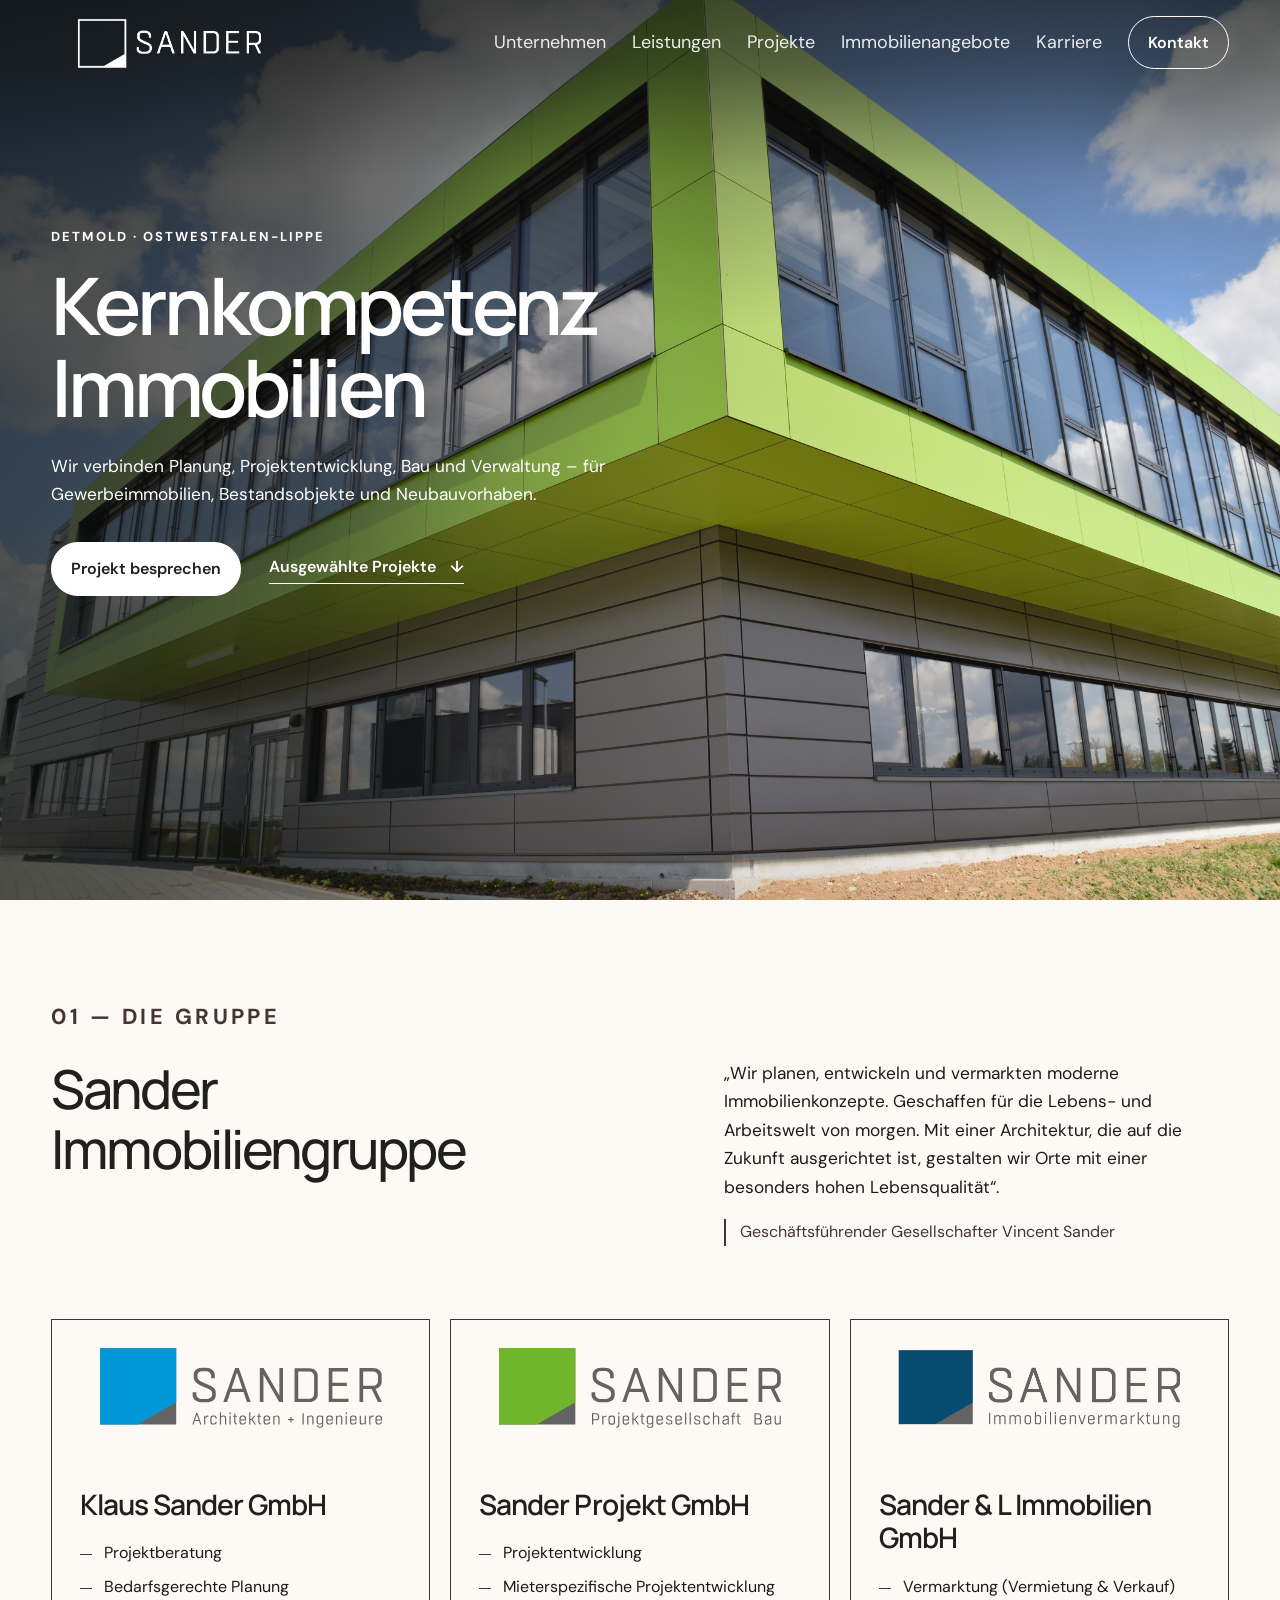
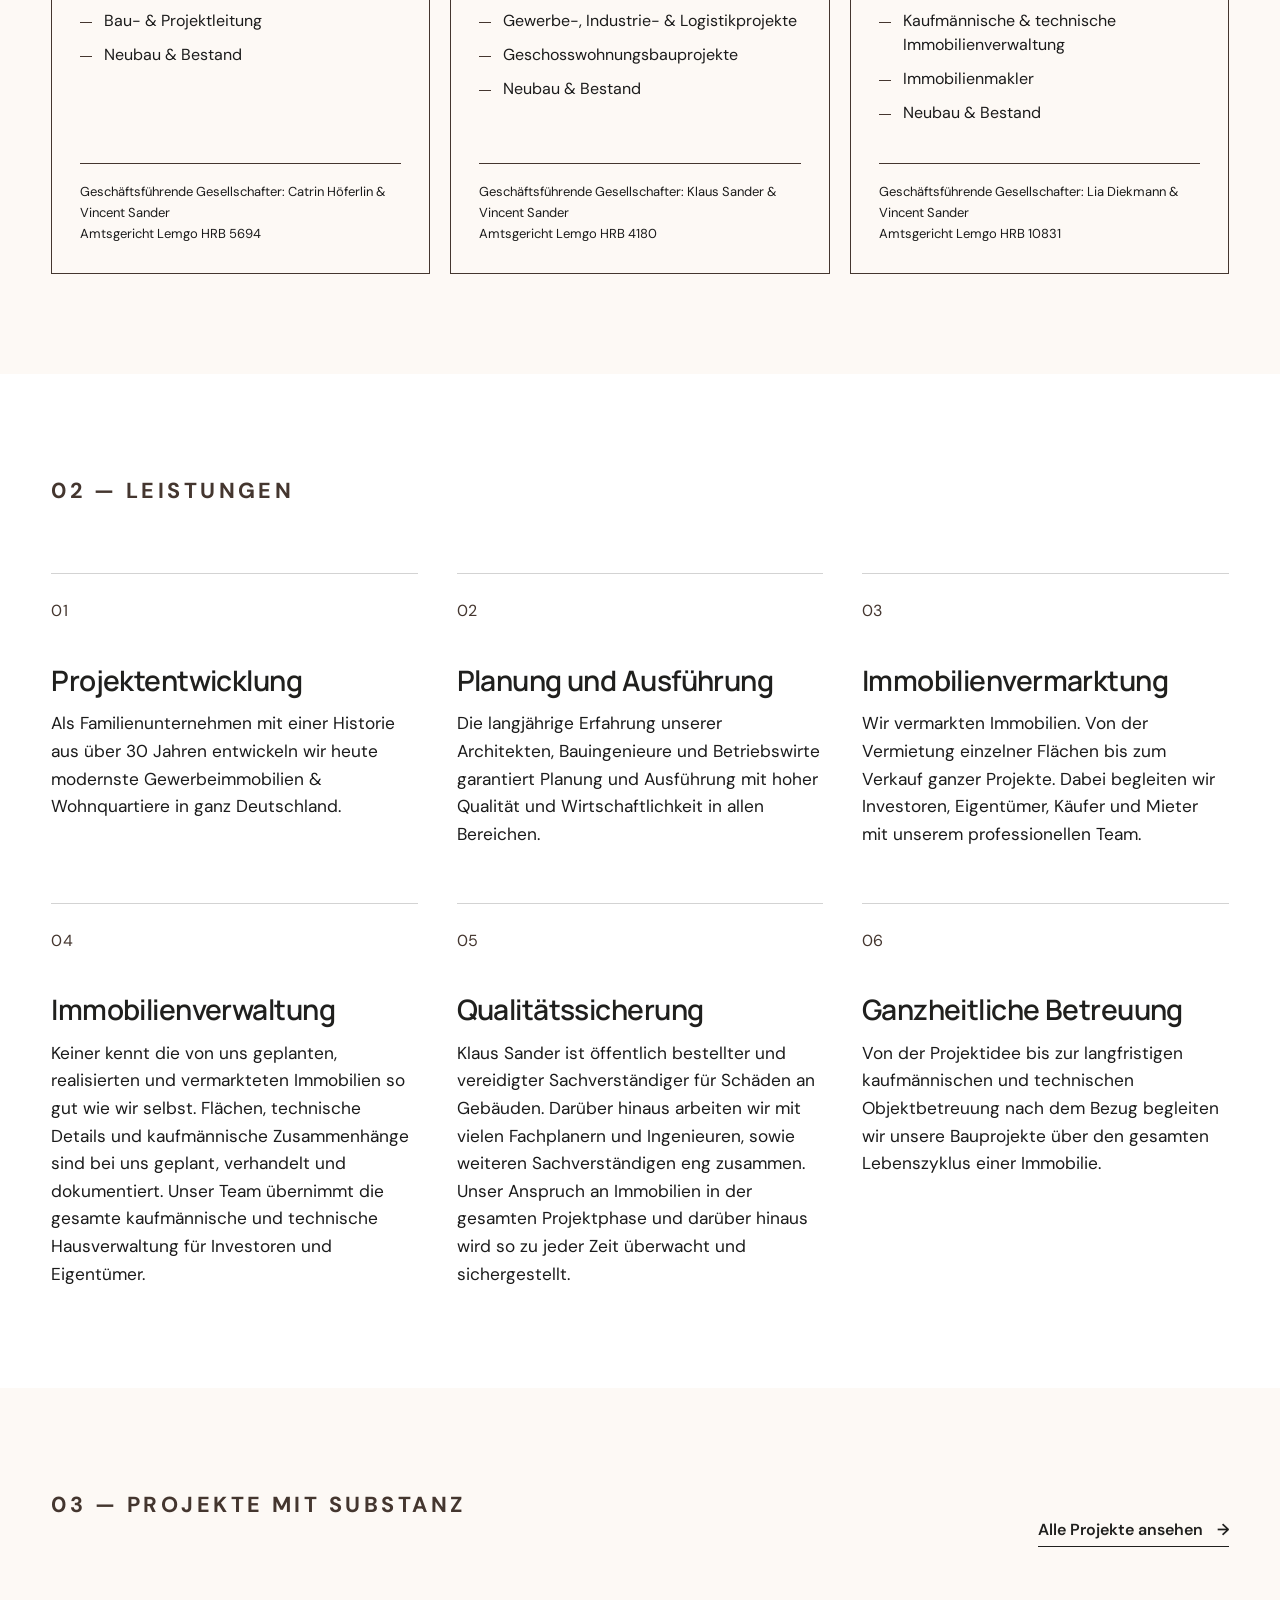
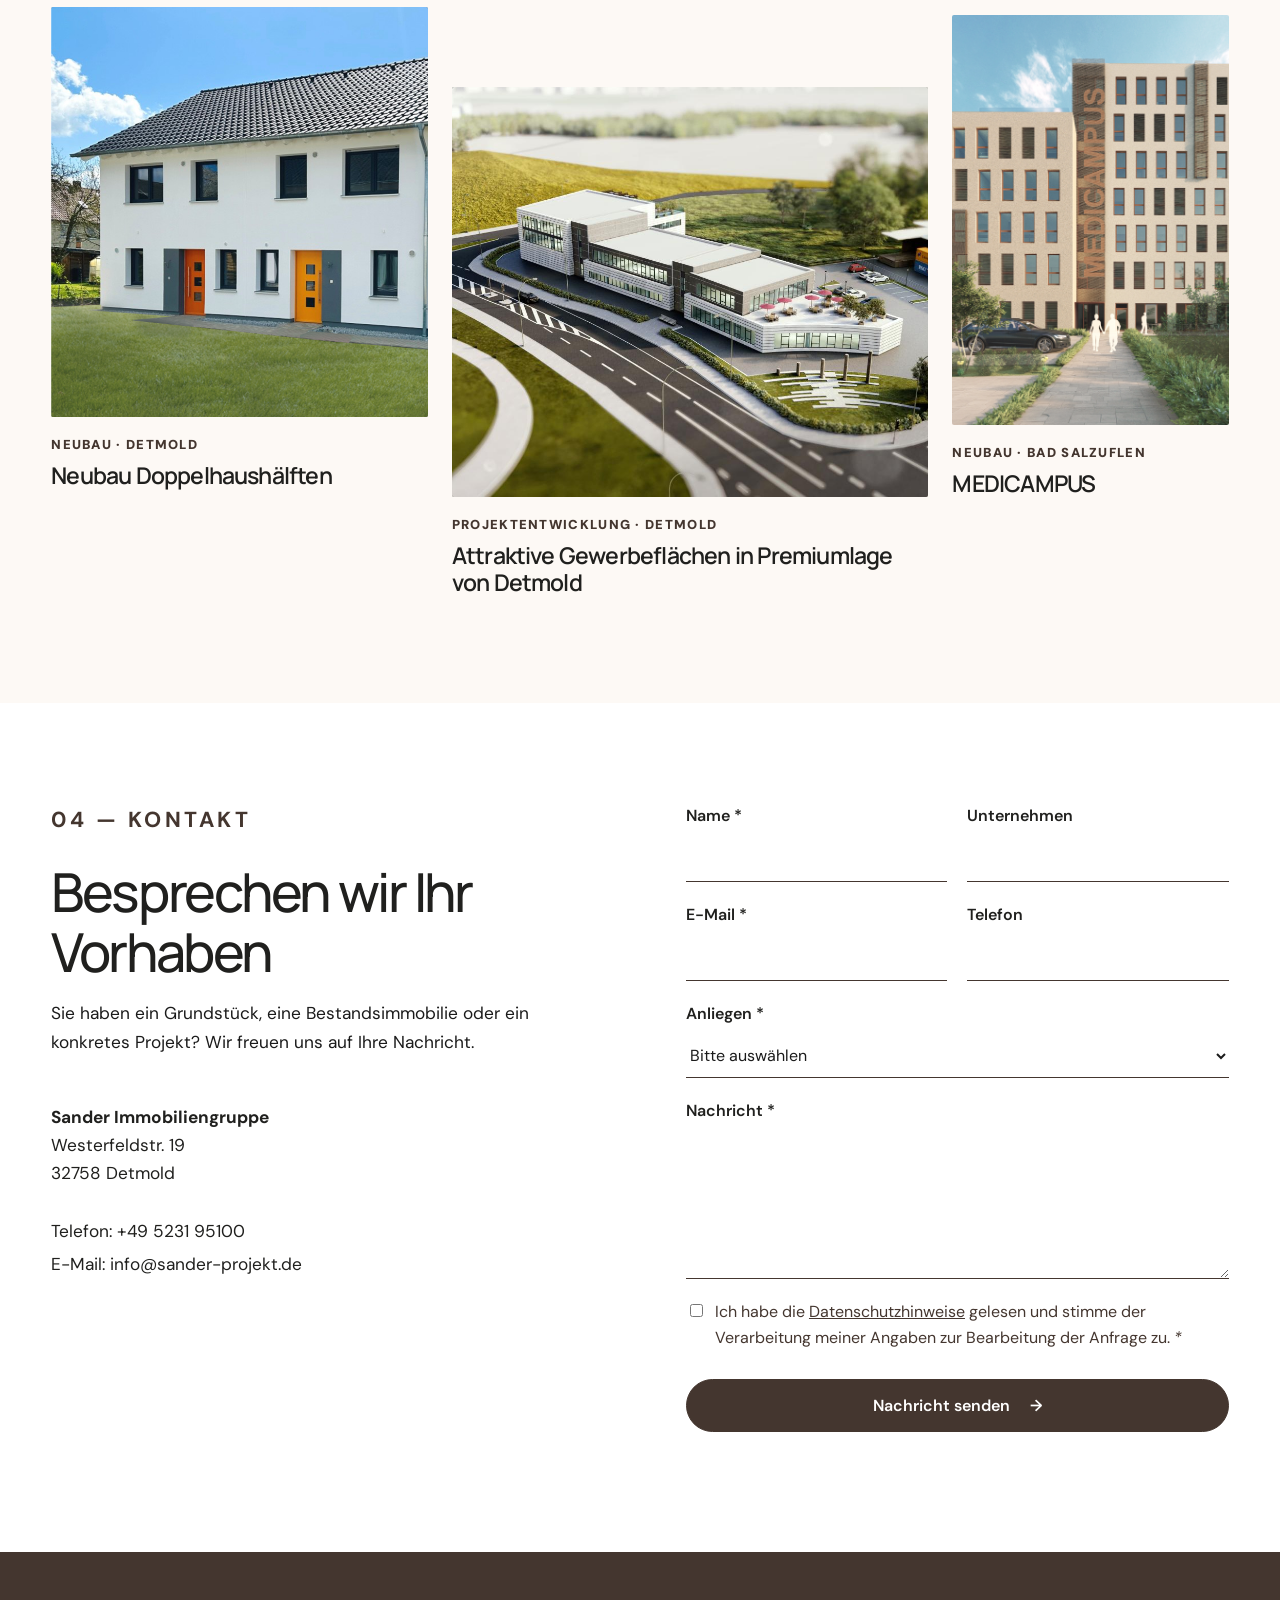
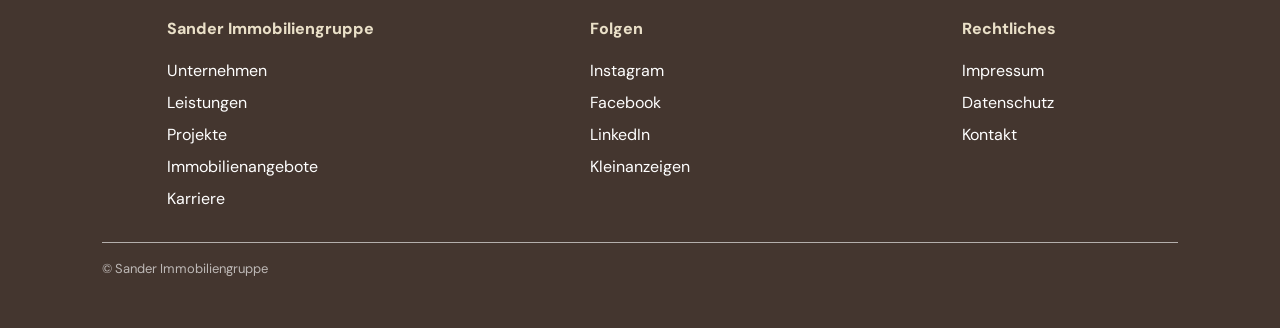
==== commit ad422445: "Version 1.2.3" ====
--- a/public/index.html
+++ b/public/index.html
@@ -93,7 +93,7 @@
         <p class="eyebrow">Detmold · Ostwestfalen-Lippe</p>
 
         <h1 id="hero-title">
-          Kernkompetez<br>
+          Kernkompetenz<br>
           Immobilien
         </h1>
 
@@ -104,11 +104,11 @@
 
         <div class="button-row">
           <a class="button button-primary" href="#kontakt">
-            Projekt besprechen <span>→</span>
+            Projekt besprechen
           </a>
 
           <a class="text-link" href="#projekte">
-            Ausgewählte Projekte</a>
+            Ausgewählte Projekte <span>↓</span></a>
         </div>
       </div>
     </section>
@@ -252,7 +252,7 @@
         </div>
 
         <a class="text-link" href="Projekte/projekte.html">
-          Alle Projekte ansehen <span>↗</span>
+          Alle Projekte ansehen <span>→</span>
         </a>
       </div>
 
--- a/public/assets/css/styles.css
+++ b/public/assets/css/styles.css
@@ -32,7 +32,7 @@
   --step--1: clamp(0.78rem, 0.74rem + 0.18vw, 0.9rem);
 
   /* Schriftgrößen – einheitlich für alle Seiten */
-  --fs-hero: clamp(42px, 6.2vw, 90px);   /* Startseite: große Hero-Überschrift */
+  --fs-hero: clamp(60px, 6.2vw, 90px);   /* Startseite: große Hero-Überschrift */
   --fs-h1: clamp(32px, 4.2vw, 60px);     /* Abschnitts- und Seitenüberschriften */
   --fs-h2: clamp(28px, 3vw, 44px);       /* Unterüberschriften großer Blöcke */
   --fs-h3: clamp(24px, 2.2vw, 32px);     /* Kartentitel (Leistungen, Stellen) */
@@ -844,6 +844,17 @@
     gap: 14px;
   }
 
+  .split {                          
+    flex-direction: column;
+    align-items: flex-start;
+    gap: 20px;
+  }
+
+  .split .text-link {               
+    align-self: flex-start;
+    white-space: nowrap;            
+  }
+
   .project-grid {
     grid-template-columns: 1fr;
     gap: 36px;
@@ -880,11 +891,19 @@
   }
 }
 
+@media (max-width: 600px) {                          
+  .button-row {
+    flex-direction: column;                          /* Button und Link immer untereinander, kein zufälliger Umbruch */
+    align-items: flex-start;
+    gap: 22px;
+  }
+
+  .text-link {
+    margin-left: 5px;                               /* Text startet exakt unter dem Text im Button (Button-Padding 19px + 1px Rand) */
+  }
+}
+
 @media (max-width: 480px) {
-  .hero h1 {
-    font-size: 43px;
-  }
-
   .process-grid,
   .contact-form {
     grid-template-columns: 1fr;
